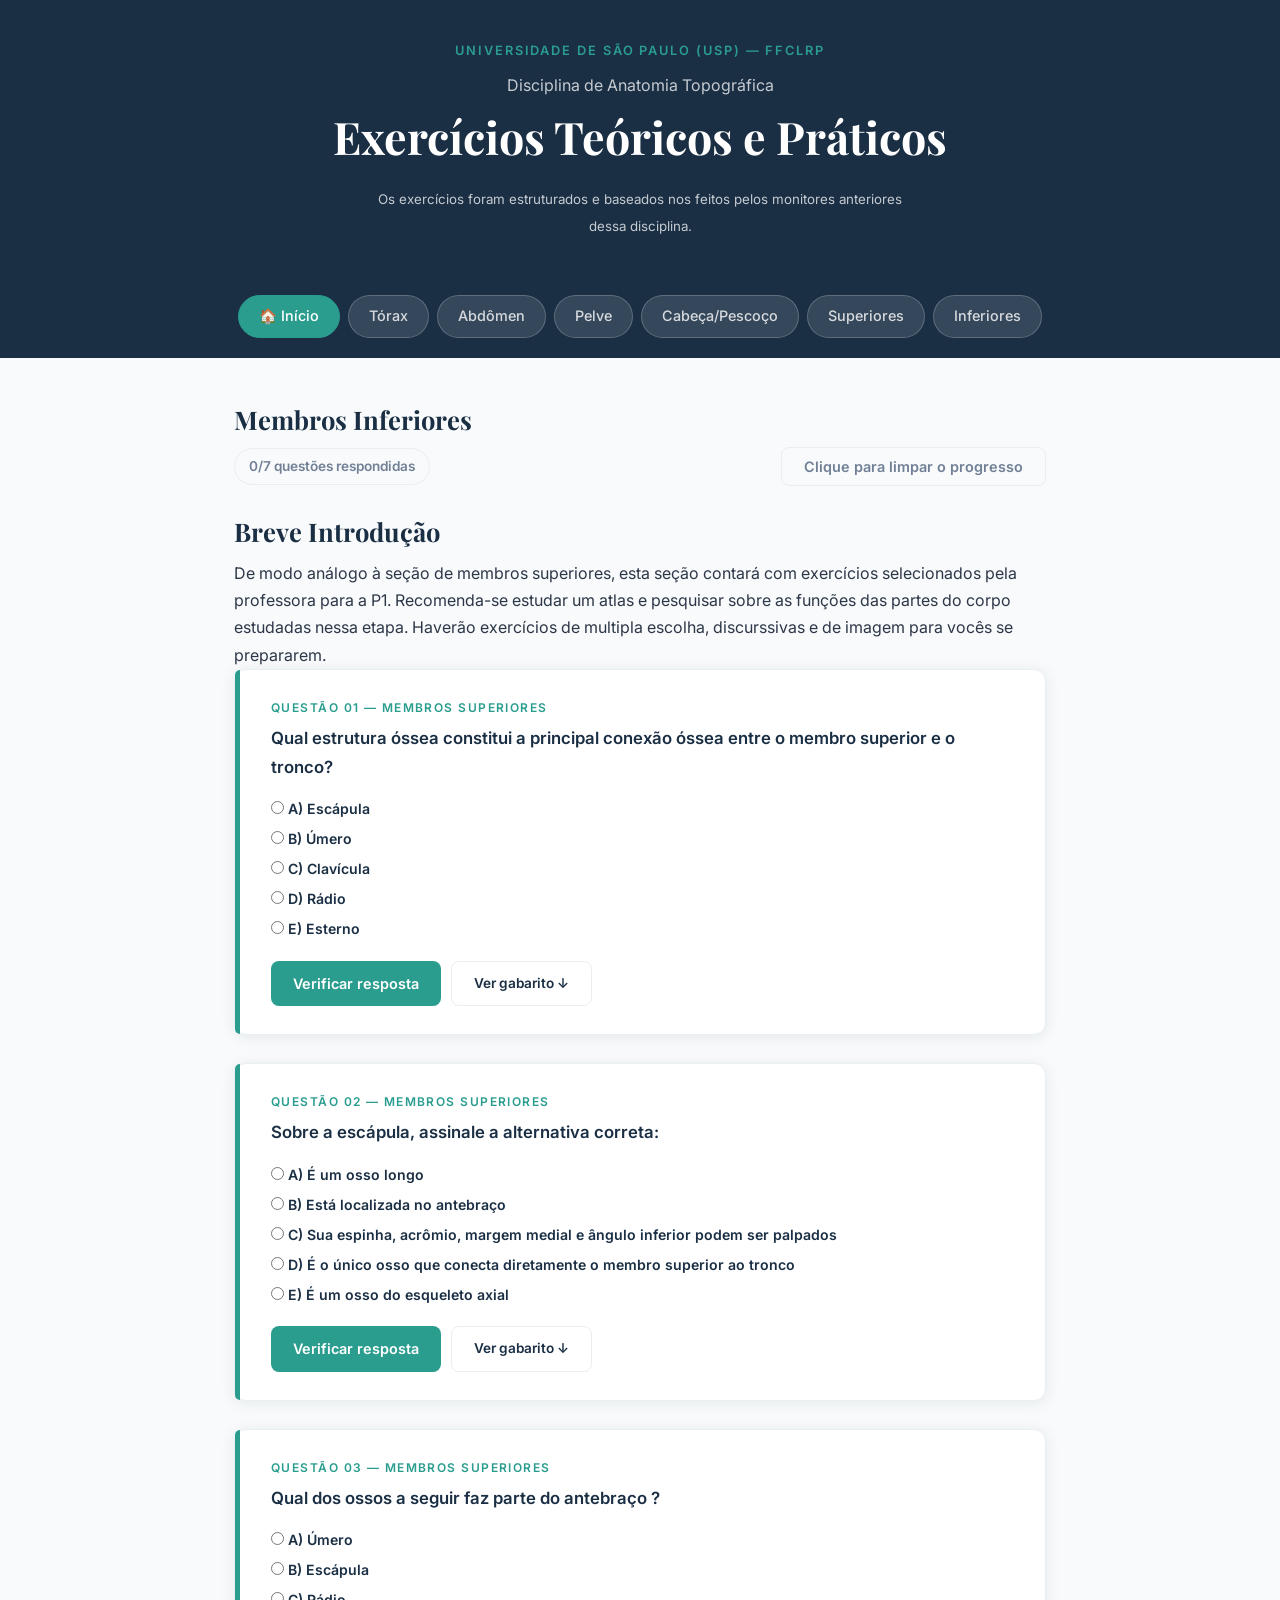
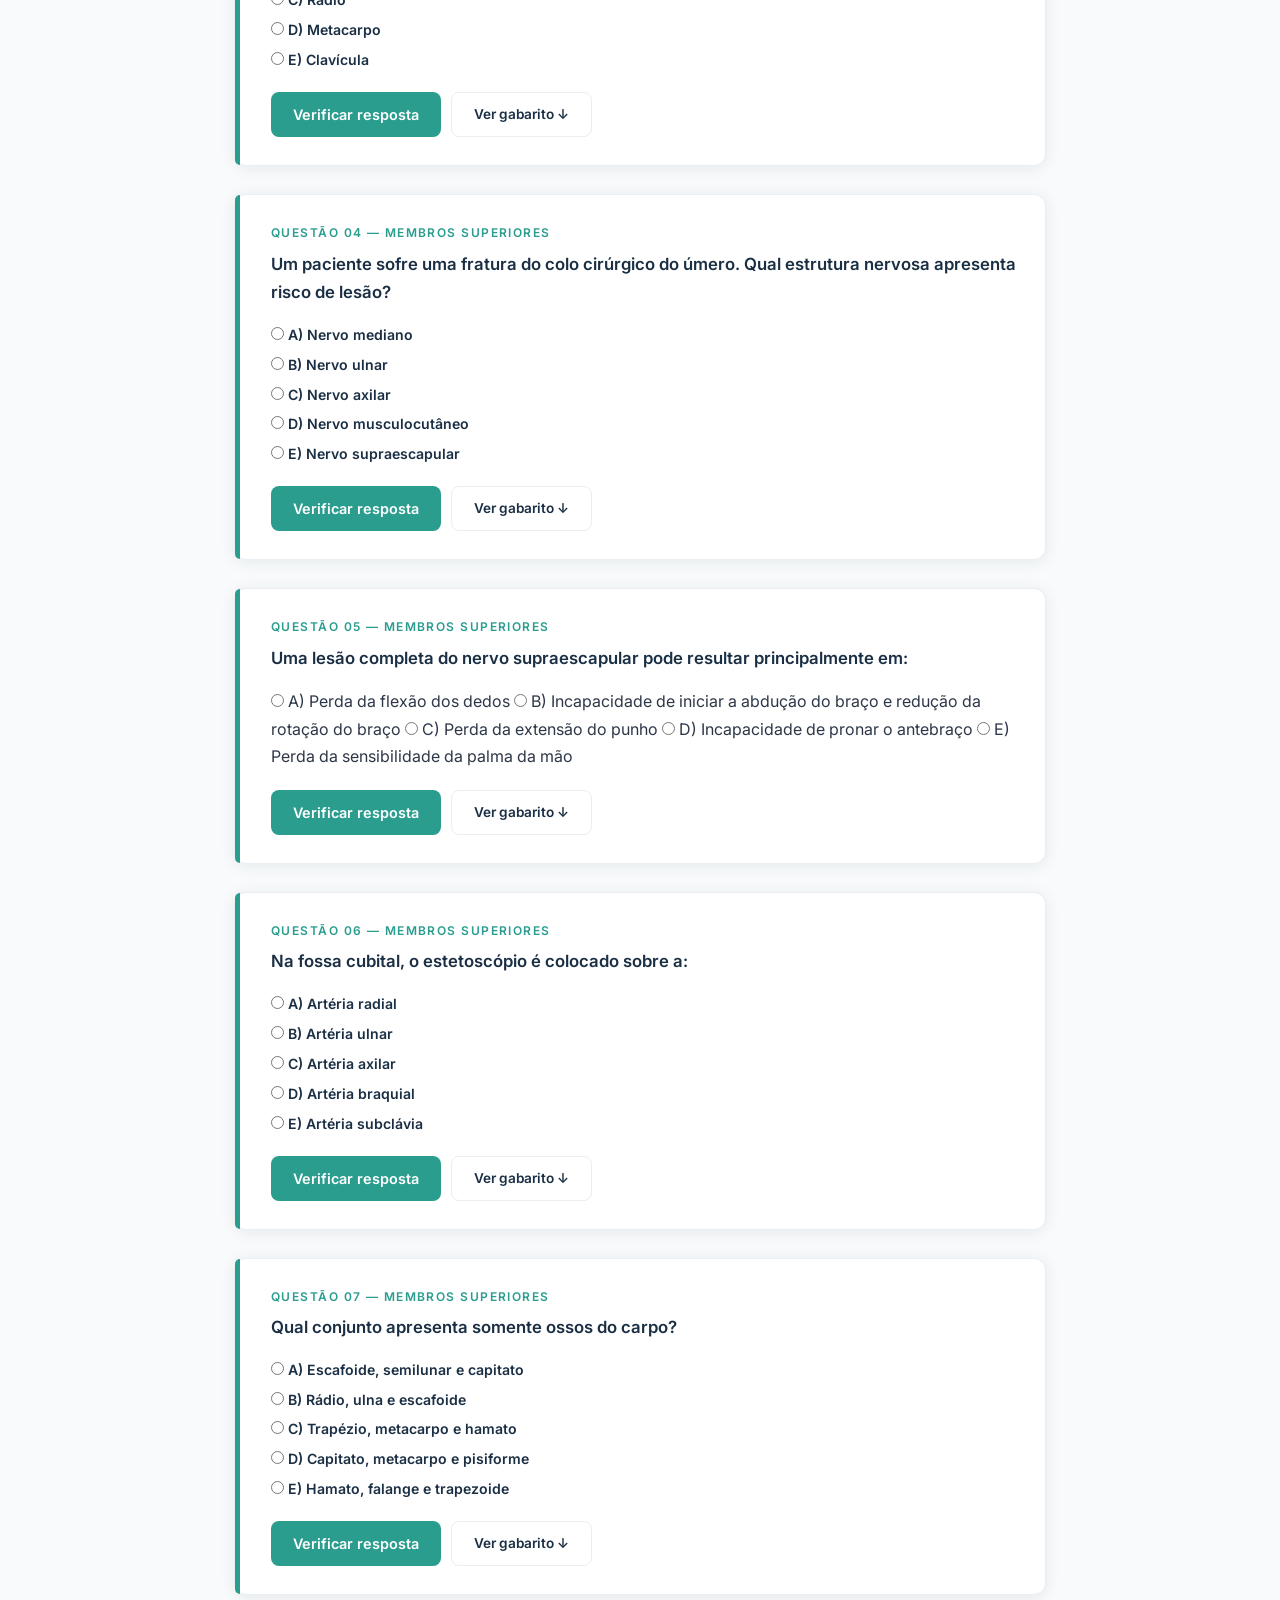
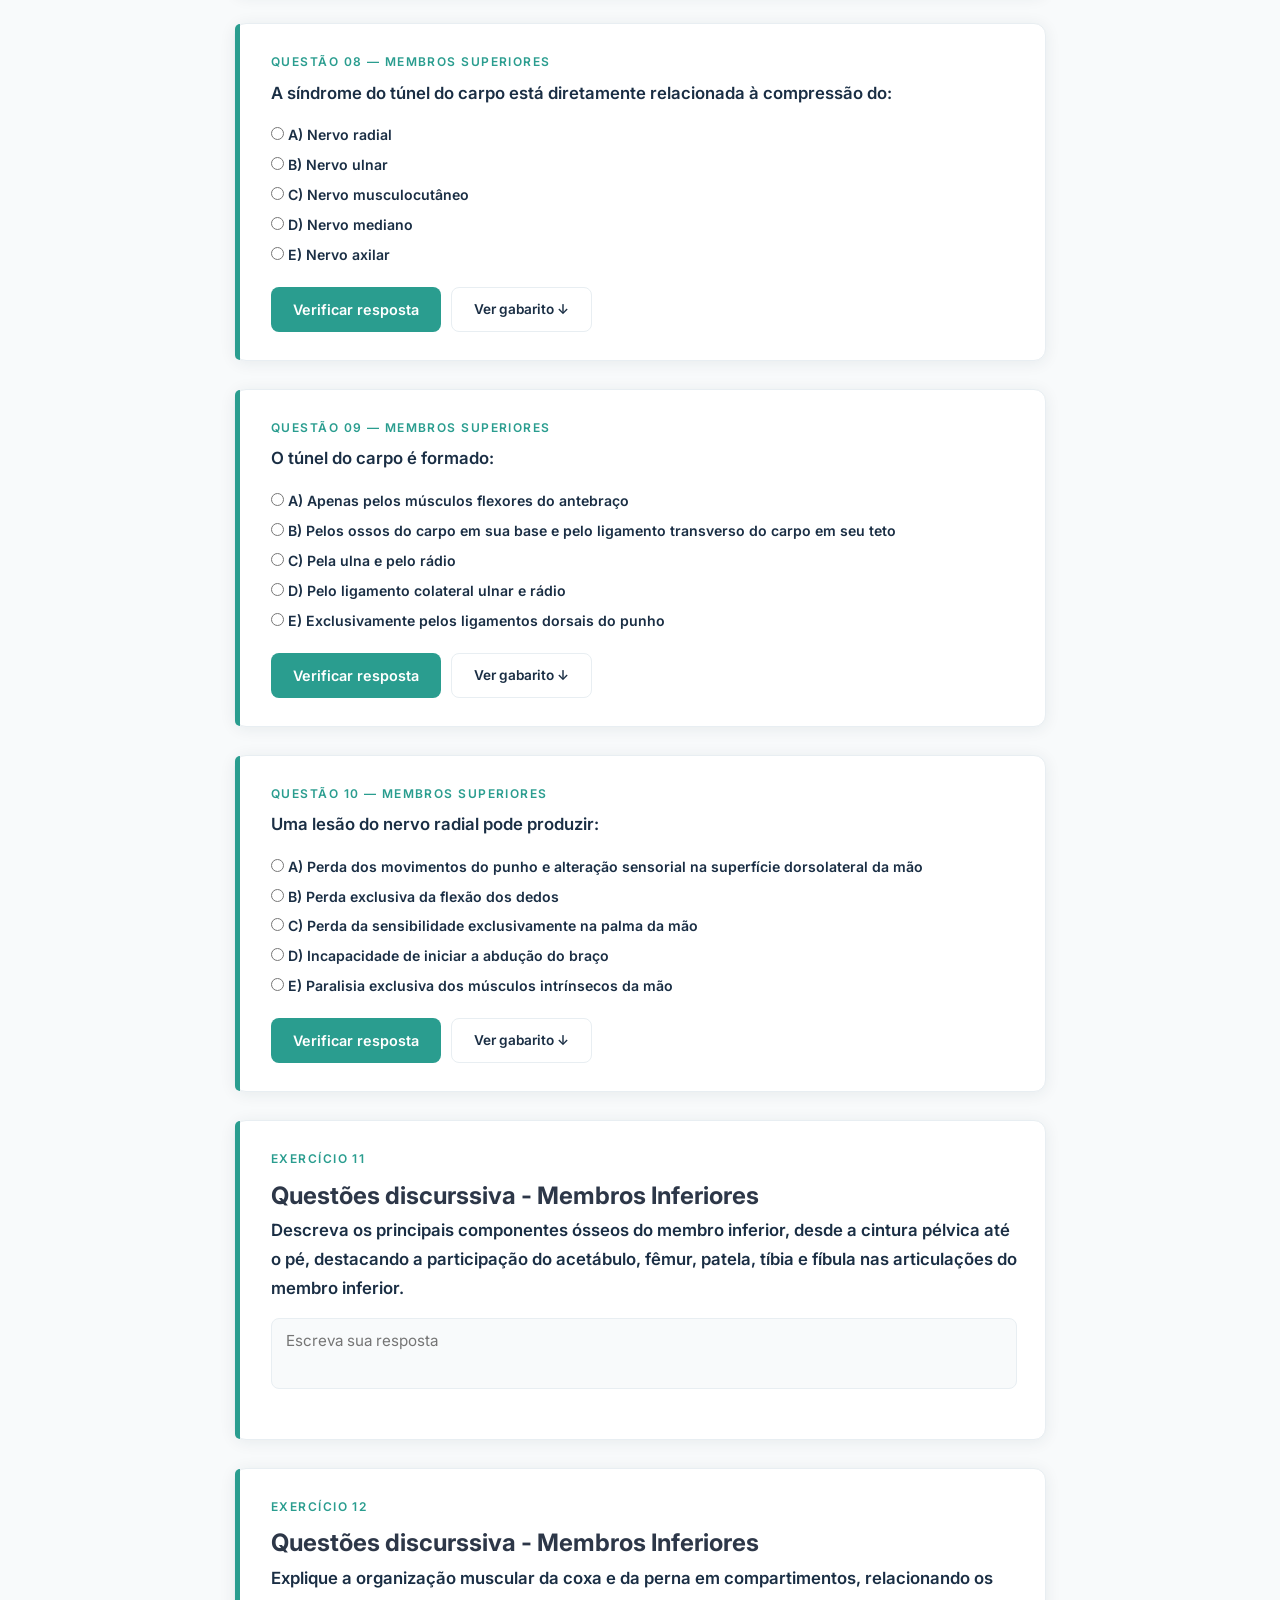
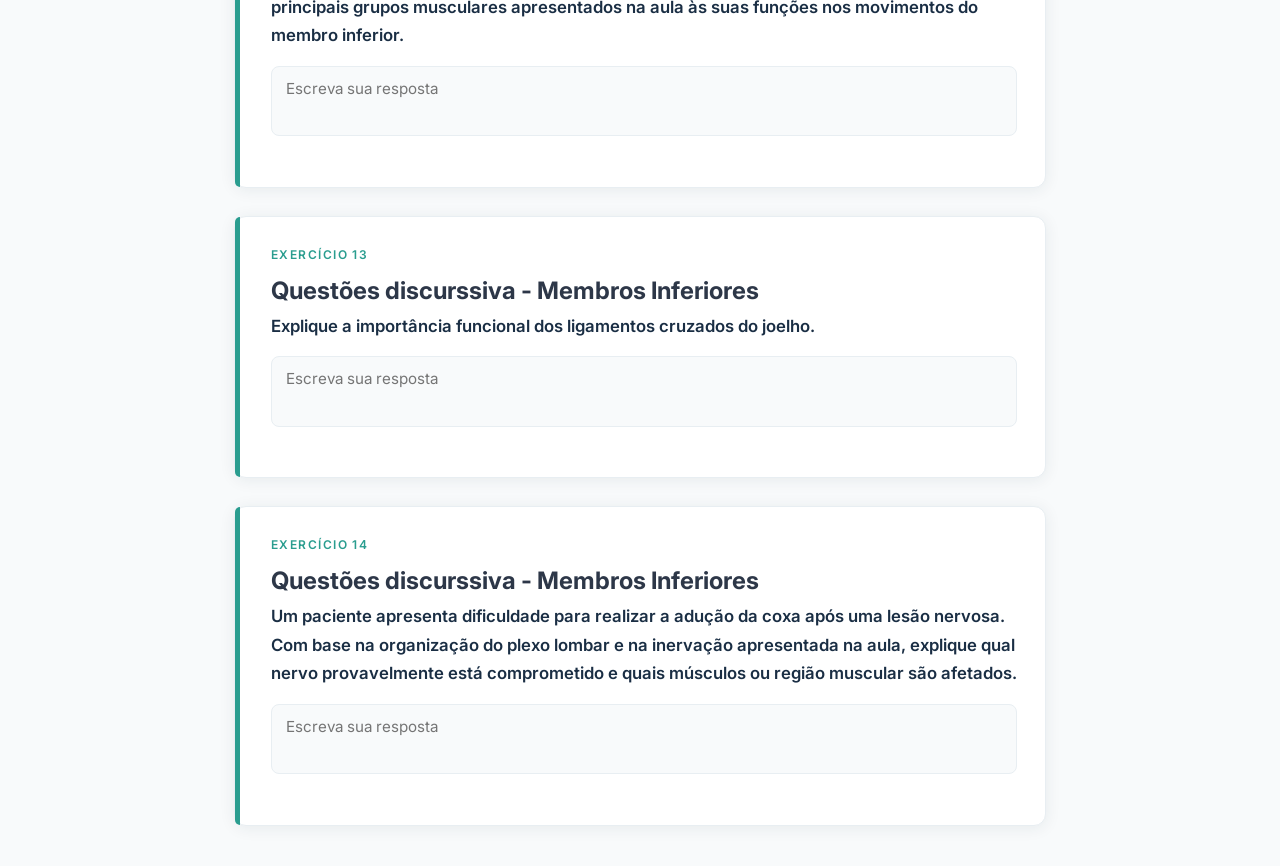
==== inferiores/inf.html @ b9bc09c0 "Atualizando as seções" ====
<!DOCTYPE html>
<html lang="pt-BR">
<head>
  <meta charset="UTF-8" />
  <meta name="viewport" content="width=device-width, initial-scale=1.0" />
  <link rel="shortcut icon" href="icone_anatomia.ico" type="image/x-icon">
  <title>Anatomia Topográfica — Exercícios</title>

  <!-- Fontes do Google Fonts (carregadas da internet) -->
  <link rel="preconnect" href="https://fonts.googleapis.com" />
  <link href="https://fonts.googleapis.com/css2?family=Inter:wght@400;500;600&family=Playfair+Display:wght@700&display=swap" rel="stylesheet" />
  <link rel="stylesheet" href="../estilo_site.css">
  
</head>


<body>
    <header>
    <div>
        <p class="disciplina">Universidade de São Paulo (USP) — FFCLRP </p>
    </div>
    <div>
        <p>Disciplina de Anatomia Topográfica</p>
    </div>
    <h1>Exercícios Teóricos e Práticos</h1>
    <p><small>Os exercícios foram estruturados e baseados nos feitos pelos monitores anteriores dessa disciplina.</small></p>
  </header>

  <!-- 
       NAVEGAÇÃO POR ABAS
       Cada botão mostra/esconde uma <section>
   -->
 <nav class="tabs-nav" role="tablist">
  <a class="ativa" href="../index.html">🏠 Início</a>
  <a href="../torax.html"> Tórax</a>
  <a href="../abdome/abdome.html"> Abdômen</a>
  <a href="../pelve/pelve.html"> Pelve</a>
  <a href="../superiores/cab_pes.html">Cabeça/Pescoço</a>
  <a href="../superiores/sup.html">Superiores</a>
  <a href="../inferiores/inf.html">Inferiores</a>
 </nav>
    
    <main>
        </section>
        <!-- 
            SEÇÃO: TÓRAX
        -->
        <section id="torax" class="secao ativa">
        <h2 class="secao-titulo">Membros Inferiores</h2>
        <div style="display: flex; align-items: center; justify-content: space-between; margin-bottom: 24px;"> <span id="indicador-progresso" class="progresso vazio"> 0/7 questões respondidas</span> <button class="btn btn-limpar" onclick="limparProgresso()">Clique para limpar o progresso</button></div>
        <h3 class="secao-titulo">Breve Introdução</h3>
        <p>De modo análogo à seção de membros superiores, esta seção contará com exercícios selecionados pela professora para a P1. Recomenda-se estudar um atlas e pesquisar sobre as funções das partes do corpo estudadas nessa etapa. Haverão exercícios de multipla escolha, discurssivas e de imagem para vocês se prepararem.  </p>

        

        <!-- EXERCÍCIO 1 -->
        <article class="exercicio" id="exercicio-sup-q1">
        <p class="exercicio-numero">Questão 01 — Membros Superiores</p>
        <h3>Qual estrutura óssea constitui a principal conexão óssea entre o membro superior e o tronco?</h3>
        
        <div class="campo-grupo">
        <form class="opcoes">
            <label><input type="radio" name="sup-q1" value="A"> A) Escápula</label>
            <label><input type="radio" name="sup-q1" value="B"> B) Úmero</label>
            <label><input type="radio" name="sup-q1" value="C"> C) Clavícula</label>
            <label><input type="radio" name="sup-q1" value="D"> D) Rádio</label>
            <label><input type="radio" name="sup-q1" value="E"> E) Esterno</label>
        </form>
        </div>
        
        <div class="botoes">
            <button class="btn btn-principal"
            onclick="verificarMC('sup-q1', 'C', 'fb-sup-q1')">
            Verificar resposta
            </button>
            <a href="#gabarito-sup" class="btn btn-gabarito">Ver gabarito ↓</a>
        </div>
        <div id="fb-sup-q1" class="feedback"></div>
        </article>


        <!-- EXERCÍCIO 2 -->
        <article class="exercicio" id="exercicio-sup-q2">
        <p class="exercicio-numero">Questão 02 — Membros Superiores</p>
        <h3>Sobre a escápula, assinale a alternativa correta:</h3>
        
        <div class="campo-grupo">
        <form class="opcoes">
            <label><input type="radio" name="sup-q2" value="A"> A) É um osso longo</label>
            <label><input type="radio" name="sup-q2" value="B"> B) Está localizada no antebraço</label>
            <label><input type="radio" name="sup-q2" value="C"> C) Sua espinha, acrômio, margem medial e ângulo inferior podem ser palpados</label>
            <label><input type="radio" name="sup-q2" value="D"> D) É o único osso que conecta diretamente o membro superior ao tronco</label>
            <label><input type="radio" name="sup-q2" value="E"> E) É um osso do esqueleto axial</label>
        </form>
        </div>  

        <div class="botoes">
            <button class="btn btn-principal"
            onclick="verificarMC('sup-q2', 'C', 'fb-sup-q2')">
            Verificar resposta
            </button>
            <a href="#gabarito-sup" class="btn btn-gabarito">Ver gabarito ↓</a>
        </div>
        <div id="fb-sup-q2" class="feedback"></div>
        </article>


        <article class="exercicio" id="exercicio-sup-q3">
        <p class="exercicio-numero">Questão 03 — Membros Superiores</p>
        <h3>Qual dos ossos a seguir faz parte do antebraço ?</h3>
        
        <div class="campo-grupo">
        <form class="opcoes">
            <label><input type="radio" name="sup-q3" value="A"> A) Úmero</label>
            <label><input type="radio" name="sup-q3" value="B"> B) Escápula</label>
            <label><input type="radio" name="sup-q3" value="C"> C) Rádio</label>
            <label><input type="radio" name="sup-q3" value="D"> D) Metacarpo</label>
            <label><input type="radio" name="sup-q3" value="E"> E) Clavícula</label>
        </form>
        </div>
        
        <div class="botoes">
            <button class="btn btn-principal"
            onclick="verificarMC('sup-q3', 'C', 'fb-sup-q3')">
            Verificar resposta
            </button>
            <a href="#gabarito-sup" class="btn btn-gabarito">Ver gabarito ↓</a>
        </div>
        <div id="fb-sup-q3" class="feedback"></div>
        </article>

        <article class="exercicio" id="exercicio-sup-q4">
        <p class="exercicio-numero">Questão 04 — Membros Superiores</p>
        <h3>Um paciente sofre uma fratura do colo cirúrgico do úmero. Qual estrutura nervosa apresenta risco de lesão?</h3>
        
        <div class="campo-grupo">
        <form class="opcoes">
            <label><input type="radio" name="sup-q4" value="A"> A) Nervo mediano</label>
            <label><input type="radio" name="sup-q4" value="B"> B) Nervo ulnar</label>
            <label><input type="radio" name="sup-q4" value="C"> C) Nervo axilar</label>
            <label><input type="radio" name="sup-q4" value="D"> D) Nervo musculocutâneo</label>
            <label><input type="radio" name="sup-q4" value="E"> E) Nervo supraescapular</label>
        </form>
        </div>
        
        <div class="botoes">
            <button class="btn btn-principal"
            onclick="verificarMC('sup-q4', 'C', 'fb-sup-q4')">
            Verificar resposta
            </button>
            <a href="#gabarito-sup" class="btn btn-gabarito">Ver gabarito ↓</a>
        </div>
        <div id="fb-sup-q4" class="feedback"></div>
        </article>


        <article class="exercicio" id="exercicio-sup-q5">
        <p class="exercicio-numero">Questão 05 — Membros Superiores</p>
        <h3>Uma lesão completa do nervo supraescapular pode resultar principalmente em:</h3>
        
        <form class="opcoes">
            <label><input type="radio" name="sup-q5" value="A"> A) Perda da flexão dos dedos</label>
            <label><input type="radio" name="sup-q5" value="B"> B) Incapacidade de iniciar a abdução do braço e redução da rotação do braço</label>
            <label><input type="radio" name="sup-q5" value="C"> C) Perda da extensão do punho</label>
            <label><input type="radio" name="sup-q5" value="D"> D) Incapacidade de pronar o antebraço</label>
            <label><input type="radio" name="sup-q5" value="E"> E) Perda da sensibilidade da palma da mão</label>
        </form>
        
        <div class="botoes">
            <button class="btn btn-principal"
            onclick="verificarMC('sup-q5', 'B', 'fb-sup-q5')">
            Verificar resposta
            </button>
            <a href="#gabarito-sup" class="btn btn-gabarito">Ver gabarito ↓</a>
        </div>
        <div id="fb-sup-q5" class="feedback"></div>
        </article>


        <article class="exercicio" id="exercicio-sup-q6">
        <p class="exercicio-numero">Questão 06 — Membros Superiores</p>
        <h3>Na fossa cubital, o estetoscópio é colocado sobre a:</h3>
        
        <div class="campo-grupo">
        <form class="opcoes">
            <label><input type="radio" name="sup-q6" value="A"> A) Artéria radial</label>
            <label><input type="radio" name="sup-q6" value="B"> B) Artéria ulnar</label>
            <label><input type="radio" name="sup-q6" value="C"> C) Artéria axilar</label>
            <label><input type="radio" name="sup-q6" value="D"> D) Artéria braquial</label>
            <label><input type="radio" name="sup-q6" value="E"> E) Artéria subclávia</label>
        </form>
        </div>
        
        
        <div class="botoes">
            <button class="btn btn-principal"
            onclick="verificarMC('sup-q6', 'D', 'fb-sup-q6')">
            Verificar resposta
            </button>
            <a href="#gabarito-sup" class="btn btn-gabarito">Ver gabarito ↓</a>
        </div>
        <div id="fb-sup-q6" class="feedback"></div>
        </article>


        <article class="exercicio" id="exercicio-sup-q7">
        <p class="exercicio-numero">Questão 07 — Membros Superiores</p>
        <h3>Qual conjunto apresenta somente ossos do carpo?</h3>
        
        <div class="campo-grupo">
        <form class="opcoes">
            <label><input type="radio" name="sup-q7" value="A"> A) Escafoide, semilunar e capitato</label>
            <label><input type="radio" name="sup-q7" value="B"> B) Rádio, ulna e escafoide</label>
            <label><input type="radio" name="sup-q7" value="C"> C) Trapézio, metacarpo e hamato</label>
            <label><input type="radio" name="sup-q7" value="D"> D) Capitato, metacarpo e pisiforme</label>
            <label><input type="radio" name="sup-q7" value="E"> E) Hamato, falange e trapezoide</label>
        </form>
        </div>
        
        <div class="botoes">
            <button class="btn btn-principal"
            onclick="verificarMC('sup-q7', 'A', 'fb-sup-q7')">
            Verificar resposta
            </button>
            <a href="#gabarito-sup" class="btn btn-gabarito">Ver gabarito ↓</a>
        </div>
        <div id="fb-sup-q7" class="feedback"></div>
        </article>


        <article class="exercicio" id="exercicio-sup-q8">
        <p class="exercicio-numero">Questão 08 — Membros Superiores</p>
        <h3>A síndrome do túnel do carpo está diretamente relacionada à compressão do:</h3>
        
        <div class="campo-grupo">
        <form class="opcoes">
            <label><input type="radio" name="sup-q8" value="A"> A) Nervo radial</label>
            <label><input type="radio" name="sup-q8" value="B"> B) Nervo ulnar</label>
            <label><input type="radio" name="sup-q8" value="C"> C) Nervo musculocutâneo</label>
            <label><input type="radio" name="sup-q8" value="D"> D) Nervo mediano</label>
            <label><input type="radio" name="sup-q8" value="E"> E) Nervo axilar</label>
        </form>
        </div>
        
        <div class="botoes">
            <button class="btn btn-principal"
            onclick="verificarMC('sup-q8', 'D', 'fb-sup-q8')">
            Verificar resposta
            </button>
            <a href="#gabarito-sup" class="btn btn-gabarito">Ver gabarito ↓</a>
        </div>
        <div id="fb-sup-q8" class="feedback"></div>
        </article>
  
        
        <article class="exercicio" id="exercicio-sup-q9">
        <p class="exercicio-numero">Questão 09 — Membros Superiores</p>
        <h3>O túnel do carpo é formado:</h3>
        
        <div class="campo-grupo">
        <form class="opcoes">
            <label><input type="radio" name="sup-q9" value="A"> A) Apenas pelos músculos flexores do antebraço</label>
            <label><input type="radio" name="sup-q9" value="B"> B) Pelos ossos do carpo em sua base e pelo ligamento transverso do carpo em seu teto</label>
            <label><input type="radio" name="sup-q9" value="C"> C) Pela ulna e pelo rádio</label>
            <label><input type="radio" name="sup-q9" value="D"> D) Pelo ligamento colateral ulnar e rádio</label>
            <label><input type="radio" name="sup-q9" value="E"> E) Exclusivamente pelos ligamentos dorsais do punho</label>
        </form>
        </div>
        
        <div class="botoes">
            <button class="btn btn-principal"
            onclick="verificarMC('sup-q9', 'B', 'fb-sup-q9')">
            Verificar resposta
            </button>
            <a href="#gabarito-sup" class="btn btn-gabarito">Ver gabarito ↓</a>
        </div>
        <div id="fb-sup-q9" class="feedback"></div>
        </article>
 

        <article class="exercicio" id="exercicio-sup-q10">
        <p class="exercicio-numero">Questão 10 — Membros Superiores</p>
        <h3>Uma lesão do nervo radial pode produzir:</h3>
        
        <div class="campo-grupo">
        <form class="opcoes">
            <label><input type="radio" name="sup-q10" value="A"> A) Perda dos movimentos do punho e alteração sensorial na superfície dorsolateral da mão</label>
            <label><input type="radio" name="sup-q10" value="B"> B) Perda exclusiva da flexão dos dedos</label>
            <label><input type="radio" name="sup-q10" value="C"> C) Perda da sensibilidade exclusivamente na palma da mão</label>
            <label><input type="radio" name="sup-q10" value="D"> D) Incapacidade de iniciar a abdução do braço</label>
            <label><input type="radio" name="sup-q10" value="E"> E) Paralisia exclusiva dos músculos intrínsecos da mão</label>
        </form>
        </div>
        
        <div class="botoes">
            <button class="btn btn-principal"
            onclick="verificarMC('sup-q10', 'A', 'fb-sup-q10')">
            Verificar resposta
            </button>
            <a href="#gabarito-sup" class="btn btn-gabarito">Ver gabarito ↓</a>
        </div>
        <div id="fb-sup-q10" class="feedback"></div>
        </article>


        <article class="exercicio">
            <p class="exercicio-numero">Exercício 11</p>
            <h2>Questões discurssiva - Membros Inferiores</h2>
            <h3>Descreva os principais componentes ósseos do membro inferior, desde a cintura pélvica até o pé, destacando a participação do acetábulo, fêmur, patela, tíbia e fíbula nas articulações do membro inferior.</h3>

            <div class="campo-grupo">
            <textarea id="ex18-r1" placeholder="Escreva sua resposta" rows="2"></textarea>
            </div>

        </article>
    
        <article class="exercicio">
            <p class="exercicio-numero">Exercício 12</p>
            <h2>Questões discurssiva - Membros Inferiores</h2>
            <h3>Explique a organização muscular da coxa e da perna em compartimentos,  relacionando os principais grupos musculares apresentados na aula às suas funções nos movimentos do membro inferior.</h3>

            <div class="campo-grupo">
            <textarea id="ex19-r1" placeholder="Escreva sua resposta" rows="2"></textarea>
            </div>

        </article>

        <article class="exercicio">
            <p class="exercicio-numero">Exercício 13</p>
            <h2>Questões discurssiva - Membros Inferiores</h2>
            <h3>Explique a importância funcional dos ligamentos cruzados do joelho.</h3>

            <div class="campo-grupo">
            <textarea id="ex19-r1" placeholder="Escreva sua resposta" rows="2"></textarea>
            </div>

        </article>

        <article class="exercicio">
            <p class="exercicio-numero">Exercício 14</p>
            <h2>Questões discurssiva - Membros Inferiores</h2>
            <h3>Um paciente apresenta dificuldade para realizar a adução da coxa após uma lesão nervosa. Com base na organização do plexo lombar e na inervação apresentada na aula, explique qual nervo provavelmente está comprometido e quais músculos ou região muscular são afetados.</h3>

            <div class="campo-grupo">
            <textarea id="ex19-r1" placeholder="Escreva sua resposta" rows="2"></textarea>
            </div>

        </article>

        </section>

        <!-- ==========================================
            GABARITO — RADIOGRAFIA DE TÓRAX PA
            24 estruturas numeradas
        =========================================== -->



    </main>

    <script src="../scripts.js"></script>
</body>
---- estilo_site.css ----
/* =============================================
    VARIÁVEIS DE COR E TIPOGRAFIA
    Centralizadas aqui: para mudar a paleta do
    site inteiro, só mude estes valores.
============================================= */
:root {
    --cor-fundo:       #F8FAFB;
    --cor-fundo-card:  #FFFFFF;
    --cor-primaria:    #1A2E44;   /* azul escuro — títulos, header */
    --cor-acento:      #2A9D8F;   /* teal — botões, destaques */
    --cor-acento-claro:#E6F4F2;   /* teal bem claro — fundo de dica */
    --cor-borda:       #E8EEF2;
    --cor-texto:       #2D3748;
    --cor-texto-suave: #718096;
    --cor-erro:        #E53E3E;
    --cor-sucesso:     #38A169;
    --fonte-titulo:    'Playfair Display', Georgia, serif;
    --fonte-corpo:     'Inter', system-ui, sans-serif;
    --raio:            12px;
    --sombra:          0 2px 16px rgba(26, 46, 68, 0.08);
}

/* =============================================
    RESET BÁSICO
    Remove margens e paddings padrão do navegador
============================================= */
*, *::before, *::after {
    box-sizing: border-box;
    margin: 0;
    padding: 0;
}

body {
    font-family: var(--fonte-corpo);
    background-color: var(--cor-fundo);
    color: var(--cor-texto);
    line-height: 1.7;
}

/* =============================================
    CABEÇALHO (HEADER)
============================================= */
header {
    background-color: var(--cor-primaria);
    color: white;
    padding: 40px 24px 36px;
    text-align: center;
}

header .disciplina {
    font-size: 0.8rem;
    font-weight: 600;
    letter-spacing: 0.15em;
    text-transform: uppercase;
    color: var(--cor-acento);        /* teal no fundo escuro */
    margin-bottom: 10px;
}

header h1 {
    font-family: var(--fonte-titulo);
    font-size: clamp(1.8rem, 4vw, 2.8rem); /* tamanho responsivo */
    font-weight: 700;
    margin-bottom: 10px;
}

header p {
    font-size: 1rem;
    color: rgba(255,255,255,0.75);
    max-width: 540px;
    margin: 0 auto;
}

/* =============================================
    NAVEGAÇÃO POR ABAS (TABS)
    Cada aba leva para uma seção da página
============================================= */
.tabs-nav {
    display: flex;
    justify-content: center;
    gap: 8px;
    padding: 20px 24px;
    background-color: var(--cor-primaria);
    flex-wrap: wrap;
}

/* Agora estiliza tanto <button> quanto <a> — visual idêntico */
.tabs-nav button,
.tabs-nav a {
  background: rgba(255,255,255,0.12);
  color: rgba(255,255,255,0.8);
  border: 1px solid rgba(255,255,255,0.2);
  padding: 8px 20px;
  border-radius: 100px;
  font-family: var(--fonte-corpo);
  font-size: 0.9rem;
  font-weight: 500;
  cursor: pointer;
  transition: all 0.2s;

  /* Estas duas linhas são importantes para o <a>:      */
  text-decoration: none;   /* remove o sublinhado padrão */
  display: inline-block;   /* faz o <a> se comportar como bloco */
}

.tabs-nav button:hover,
.tabs-nav a:hover {
  background: rgba(255,255,255,0.2);
  color: white;
}

.tabs-nav button.ativa,
.tabs-nav a.ativa {
  background: var(--cor-acento);
  border-color: var(--cor-acento);
  color: white;
}

/* =============================================
    CONTEÚDO PRINCIPAL
============================================= */
main {
    max-width: 860px;
    margin: 40px auto;
    padding: 0 24px;
}

/* Cada seção/aba de conteúdo */
.secao {
    display: none;           /* escondida por padrão */
    animation: fadeIn 0.3s ease;
}

.secao.ativa {
    display: block;          /* exibida quando ativa */
}

@keyframes fadeIn {
    from { opacity: 0; transform: translateY(8px); }
    to   { opacity: 1; transform: translateY(0); }
}

/* Título de cada seção */
.secao-titulo {
    font-family: var(--fonte-titulo);
    font-size: 1.6rem;
    color: var(--cor-primaria);
    margin-bottom: 6px;
}

.secao-descricao {
    color: var(--cor-texto-suave);
    font-size: 0.95rem;
    margin-bottom: 28px;
}

/* =============================================
    CARD DE EXERCÍCIO
    O marcador lateral colorido é a assinatura
    visual do design — como um atlas anatômico
============================================= */
.exercicio {
    background: var(--cor-fundo-card);
    border-radius: var(--raio);
    box-shadow: var(--sombra);
    padding: 28px 28px 28px 36px;  /* padding-left maior por causa da barra */
    margin-bottom: 28px;
    position: relative;            /* necessário para a barra lateral */
    border: 1px solid var(--cor-borda);
}

/* Barra lateral colorida — a assinatura visual */
.exercicio::before {
    content: '';
    position: absolute;
    left: 0;
    top: 0;
    bottom: 0;
    width: 5px;
    background: var(--cor-acento);
    border-radius: var(--raio) 0 0 var(--raio);
}

.exercicio-numero {
    font-size: 0.75rem;
    font-weight: 600;
    letter-spacing: 0.12em;
    text-transform: uppercase;
    color: var(--cor-acento);
    margin-bottom: 6px;
}

.exercicio h3 {
    font-size: 1.05rem;
    font-weight: 600;
    color: var(--cor-primaria);
    margin-bottom: 16px;
}

/* =============================================
    IMAGEM DO EXERCÍCIO
============================================= */
.exercicio-figura {
  margin: 0 0 20px 0;
  display: flex;
  flex-direction: column;
  align-items: center;    /* centraliza a imagem */
}

.exercicio-figura img {
  width: auto;            /* não estica horizontalmente */
  max-width: 100%;        /* nunca passa da largura do card */
  max-height: 500px;      /* limite vertical — ajuste conforme preferir */
  object-fit: contain;
  border-radius: 8px;
  border: 1px solid var(--cor-borda);
  display: block;
  background: #0a0a0a;    /* fundo escuro para radiografias */
}

.exercicio-figura figcaption {
  font-size: 0.75rem;
  color: var(--cor-texto-suave);
  margin-top: 6px;
  font-style: italic;
  border-left: 2px solid var(--cor-borda);
  padding-left: 8px;
  align-self: flex-start;  /* referência alinhada à esquerda */
  line-height: 1.5;
}

/* =============================================
    CAMPOS DE RESPOSTA
============================================= */
.campo-grupo {
    margin-bottom: 14px;
}

.campo-grupo label {
    display: block;
    font-size: 0.88rem;
    font-weight: 600;
    color: var(--cor-primaria);
    margin-bottom: 6px;
}

.campo-grupo input[type="text"],
.campo-grupo textarea {
    width: 100%;
    padding: 10px 14px;
    border: 1.5px solid var(--cor-borda);
    border-radius: 8px;
    font-family: var(--fonte-corpo);
    font-size: 0.95rem;
    color: var(--cor-texto);
    background: var(--cor-fundo);
    transition: border-color 0.2s, box-shadow 0.2s;
    resize: vertical;
}

/* Efeito ao clicar no campo */
.campo-grupo input[type="text"]:focus,
.campo-grupo textarea:focus {
    outline: none;
    border-color: var(--cor-acento);
    box-shadow: 0 0 0 3px rgba(42, 157, 143, 0.15);
}

.campo-grupo textarea {
  width: 100%;
  padding: 10px 14px;
  border: 1.5px solid var(--cor-borda);
  border-radius: 8px;
  font-family: var(--fonte-corpo);
  font-size: 0.95rem;
  color: var(--cor-texto);
  background: var(--cor-fundo);
  transition: border-color 0.2s, box-shadow 0.2s;

  resize: none;          /* ← remove a alça de redimensionar manual */
  overflow: hidden;      /* ← esconde a barra de rolagem enquanto expande */
  min-height: 42px;      /* ← altura mínima — equivale a uma linha */
  line-height: 1.6;      /* ← espaçamento entre linhas consistente */
}

/* =============================================
    BOTÕES
============================================= */
.botoes {
    display: flex;
    gap: 10px;
    margin-top: 20px;
    flex-wrap: wrap;
}

.btn {
    padding: 10px 22px;
    border-radius: 8px;
    font-family: var(--fonte-corpo);
    font-size: 0.9rem;
    font-weight: 600;
    cursor: pointer;
    border: none;
    transition: all 0.2s;
}

/* Botão principal — verificar resposta */
.btn-principal {
    background: var(--cor-acento);
    color: white;
}

.btn-principal:hover {
    background: #21867A;
    transform: translateY(-1px);   /* leve "salto" ao hover */
}

/* Botão secundário — ver dica */
.btn-secundario {
    background: transparent;
    color: var(--cor-acento);
    border: 1.5px solid var(--cor-acento);
}

.btn-secundario:hover {
    background: var(--cor-acento-claro);
}

/* Botão limpar */
.btn-limpar {
    background: transparent;
    color: var(--cor-texto-suave);
    border: 1.5px solid var(--cor-borda);
}

.btn-limpar:hover {
    background: var(--cor-borda);
}

/* =============================================
    FEEDBACK (CORRETO / ERRADO)
============================================= */
.feedback {
    display: none;              /* invisível até o aluno verificar */
    margin-top: 16px;
    padding: 14px 16px;
    border-radius: 8px;
    font-size: 0.92rem;
    animation: fadeIn 0.3s ease;
}

.feedback.correto {
    background: #F0FFF4;
    border: 1px solid #9AE6B4;
    color: #276749;
}

.feedback.errado {
    background: #FFF5F5;
    border: 1px solid #FEB2B2;
    color: #9B2C2C;
}

.feedback.visivel {
    display: block;
}

/* =============================================
    CAIXA DE DICA
============================================= */
.dica {
    display: none;
    margin-top: 14px;
    padding: 14px 16px;
    background: var(--cor-acento-claro);
    border-left: 4px solid var(--cor-acento);
    border-radius: 0 8px 8px 0;
    font-size: 0.9rem;
    color: #1A5C56;
    animation: fadeIn 0.3s ease;
}

.dica.visivel {
    display: block;
}

.dica strong {
    display: block;
    margin-bottom: 4px;
    font-weight: 600;
}

/* =============================================
    LEGENDA DE MARCADORES NA IMAGEM
============================================= */
.legenda-marcadores {
    display: flex;
    flex-wrap: wrap;
    gap: 8px;
    margin-bottom: 16px;
}

.marcador-badge {
    display: inline-flex;
    align-items: center;
    gap: 6px;
    background: var(--cor-primaria);
    color: white;
    font-size: 0.8rem;
    font-weight: 600;
    padding: 4px 12px;
    border-radius: 100px;
}

.marcador-badge .numero {
    background: var(--cor-acento);
    width: 20px;
    height: 20px;
    border-radius: 50%;
    display: flex;
    align-items: center;
    justify-content: center;
    font-size: 0.7rem;
}

/* =============================================
    RODAPÉ
============================================= */
footer {
    text-align: center;
    padding: 32px 24px;
    color: var(--cor-texto-suave);
    font-size: 0.85rem;
    border-top: 1px solid var(--cor-borda);
    margin-top: 40px;
}

/* =============================================
    RESPONSIVIDADE MOBILE
============================================= */
@media (max-width: 600px) {
    .exercicio {
    padding: 20px 16px 20px 24px;
    }

    .botoes {
    flex-direction: column;
    }

    .btn {
    width: 100%;
    text-align: center;
    }
}

/* =============================================
   ACCORDION DE GABARITO
   Usa a tag nativa <details> do HTML —
   sem JavaScript, funciona sozinha.
============================================= */

details {
  border: 1.5px solid var(--cor-borda);
  border-radius: var(--raio);
  overflow: hidden;             /* esconde o conteúdo quando fechado */
  background: var(--cor-fundo-card);
  margin-bottom: 12px;
}

/* O <summary> é o cabeçalho clicável */
summary {
  display: flex;
  align-items: center;
  gap: 10px;
  padding: 16px 20px;
  cursor: pointer;              /* muda o cursor para "mãozinha" */
  font-family: var(--fonte-corpo);
  font-size: 0.95rem;
  font-weight: 600;
  color: var(--cor-primaria);
  list-style: none;             /* remove o triângulo padrão do navegador */
  user-select: none;            /* impede selecionar o texto ao clicar */
  transition: background 0.2s;
}

/* Remove o triângulo padrão no Firefox e Safari */
summary::-webkit-details-marker { display: none; }

summary:hover {
  background: var(--cor-acento-claro);
}

/* Quando o <details> está aberto, estiliza o cabeçalho */
details[open] summary {
  border-bottom: 1.5px solid var(--cor-borda);
  background: var(--cor-acento-claro);
}

/* A seta gira 90° quando o accordion abre */
.seta-accordion {
  display: inline-block;
  font-style: normal;
  font-size: 0.9rem;
  color: var(--cor-acento);
  transition: transform 0.2s;
  flex-shrink: 0;
}

details[open] .seta-accordion {
  transform: rotate(90deg);     /* gira a seta quando aberto */
}

/* Corpo do gabarito — aparece quando abre */
.gabarito-corpo {
  padding: 20px 24px;
  display: flex;
  flex-direction: column;
  gap: 16px;
}

/* Cada item de resposta */
.gabarito-item {
  display: flex;
  gap: 14px;
  align-items: flex-start;
}

/* Número circular verde */
.gabarito-num {
  width: 28px;
  height: 28px;
  border-radius: 50%;
  background: #F0FFF4;          /* verde bem claro */
  border: 1.5px solid #9AE6B4;
  color: #276749;
  font-size: 0.8rem;
  font-weight: 700;
  display: flex;
  align-items: center;
  justify-content: center;
  flex-shrink: 0;
  margin-top: 2px;
}

/* Texto da resposta */
.gabarito-texto p {
  margin: 0 0 4px;
  font-size: 0.95rem;
  color: var(--cor-texto);
}

.gabarito-texto .descricao {
  font-size: 0.88rem;
  color: var(--cor-texto-suave);
  line-height: 1.6;
}

/* Linha divisória entre respostas */
.gabarito-divider {
  border: none;
  border-top: 1px solid var(--cor-borda);
  margin: 0;
}

/* 
   TABELA DE GABARITO
   Para quando tem muitas respostas
 */
.gabarito-tabela {
  width: 100%;
  border-collapse: collapse;   /* remove espaço entre células */
  font-size: 0.88rem;
}

.gabarito-tabela thead tr {
  background: var(--cor-acento-claro);
}

.gabarito-tabela th {
  padding: 8px 12px;
  text-align: left;
  font-weight: 600;
  color: var(--cor-primaria);
  font-size: 0.8rem;
  text-transform: uppercase;
  letter-spacing: 0.06em;
}

.gabarito-tabela td {
  padding: 8px 12px;
  vertical-align: top;
  color: var(--cor-texto);
  border-bottom: 1px solid var(--cor-borda);
  line-height: 1.5;
}

/* Coluna do número — estreita e centralizada */
.gabarito-tabela .col-num {
  width: 40px;
  text-align: center;
  font-weight: 700;
  color: var(--cor-acento);
}

/* Zebrado — linhas alternadas levemente coloridas */
.gabarito-tabela tbody tr:nth-child(even) {
  background: var(--cor-fundo);
}

.gabarito-tabela tbody tr:last-child td {
  border-bottom: none;
}

/* Nome da estrutura em destaque */
.gabarito-tabela .nome-estrutura {
  font-weight: 600;
  color: var(--cor-primaria);
}

/* Descrição complementar abaixo do nome */
.gabarito-tabela .descricao-estrutura {
  font-size: 0.82rem;
  color: var(--cor-texto-suave);
  margin-top: 2px;
}

/*Indicador de Progresso*/

.progresso {
  font-size: 0.85rem;
  font-weight: 600;
  padding: 6px 14px;
  border-radius: 100px;
  border: 1.5px solid var(--cor-borda);
}

.progresso.vazio {
  color: var(--cor-texto-suave);
  background: var(--cor-fundo);
}

.progresso.parcial {
  color: #92400E;               /* laranja escuro */
  background: #FFFBEB;
  border-color: #FCD34D;
}

.progresso.completo {
  color: var(--cor-sucesso);
  background: #F0FFF4;
  border-color: #9AE6B4;
}

/*Ir para o gabarito e voltar*/
.btn-gabarito {
  background: transparent;
  color: var(--cor-primaria);
  border: 1.5px solid var(--cor-borda);
  font-size: 0.85rem;
  text-decoration: none;
  display: inline-flex;
  align-items: center;
  gap: 6px;
}

.btn-gabarito:hover {
  background: var(--cor-borda);
}

/* Botão de voltar — discreto, dentro do gabarito */
.btn-voltar-exercicio {
  display: inline-flex;
  align-items: center;
  gap: 6px;
  font-size: 0.82rem;
  font-weight: 600;
  color: var(--cor-acento);
  text-decoration: none;
  margin-bottom: 16px;
  padding: 6px 12px;
  border-radius: 6px;
  border: 1px solid var(--cor-acento-claro);
  background: var(--cor-acento-claro);
  transition: all 0.2s;
}

.btn-voltar-exercicio:hover {
  background: var(--cor-acento);
  color: white;
}

/* Alternativa correta — verde */
.opcoes label.correta {
  background: #baecc8;
  border-color: #38A169;
  color: #276749;
  font-weight: 600;
}

/* Alternativa errada — vermelha */
.opcoes label.errada {
  background: #eeb9b9;
  border-color: var(--cor-erro);
  color: #9B2C2C;
}
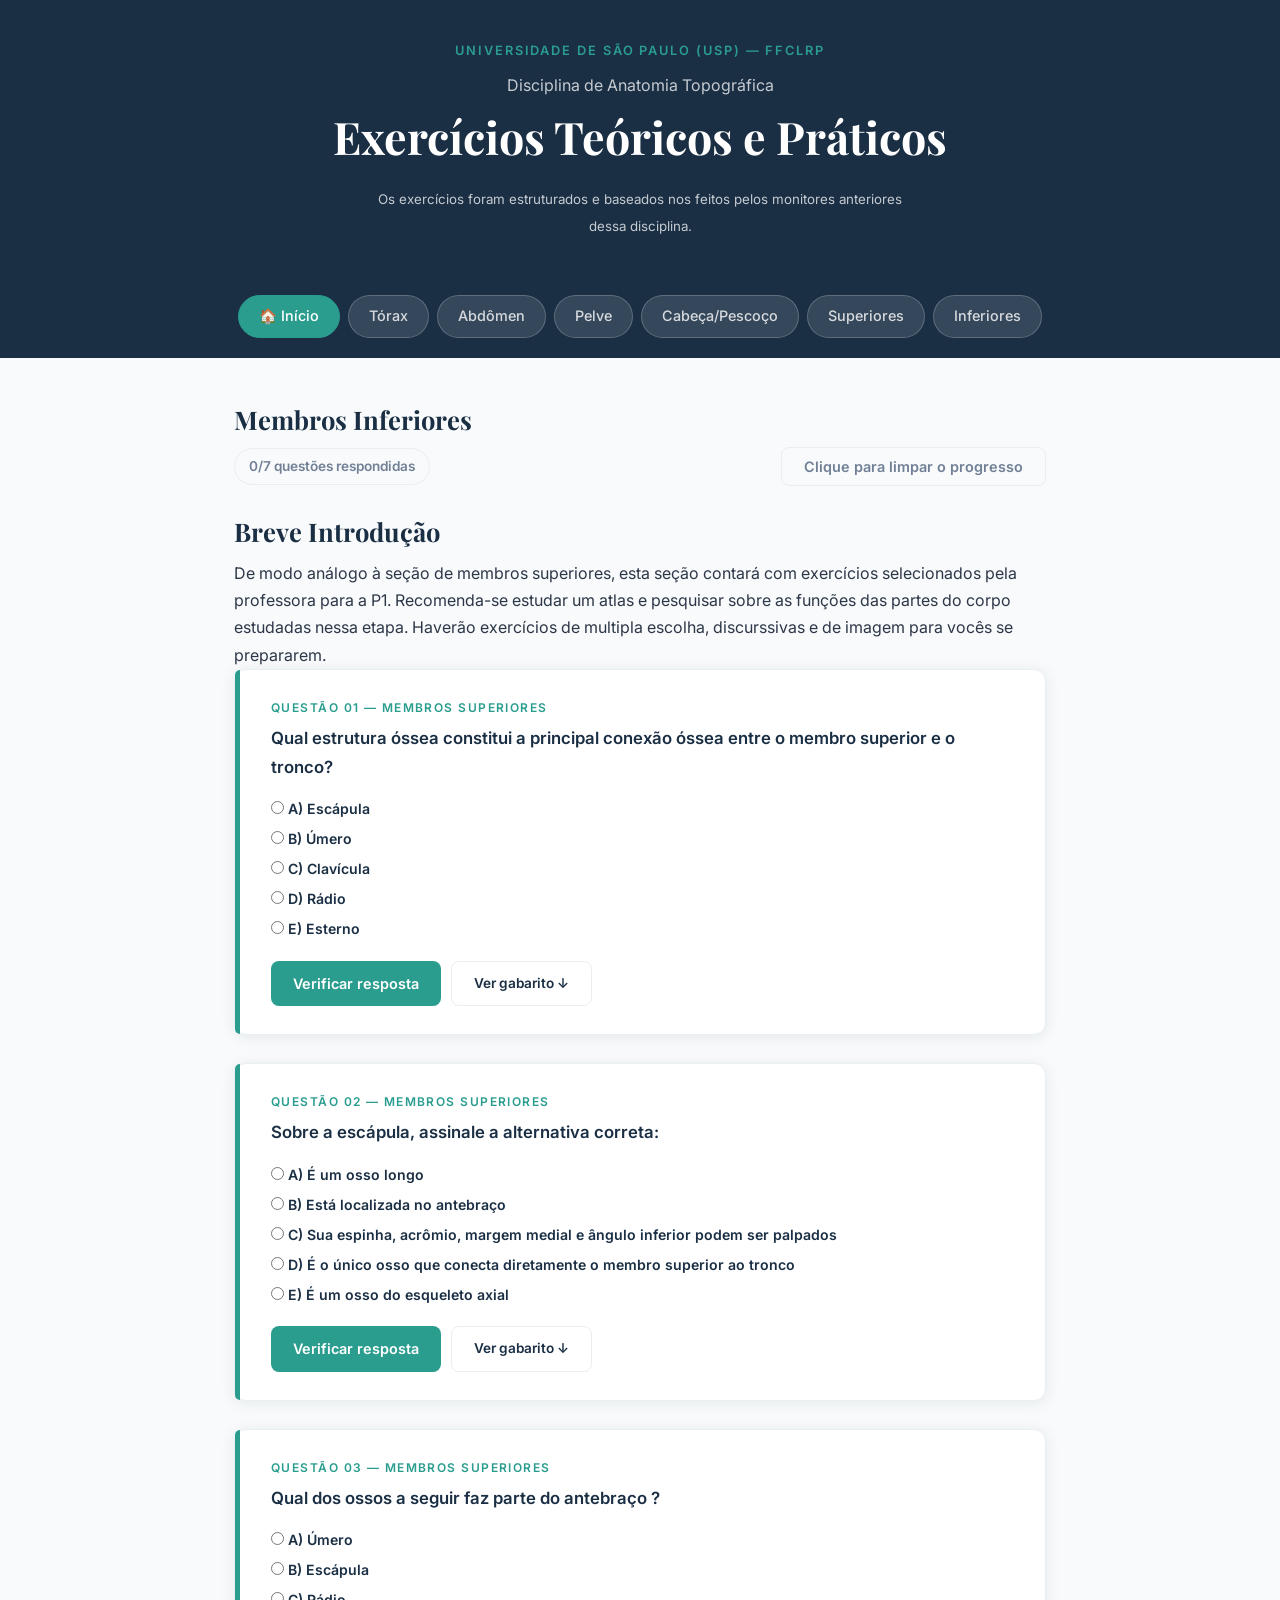
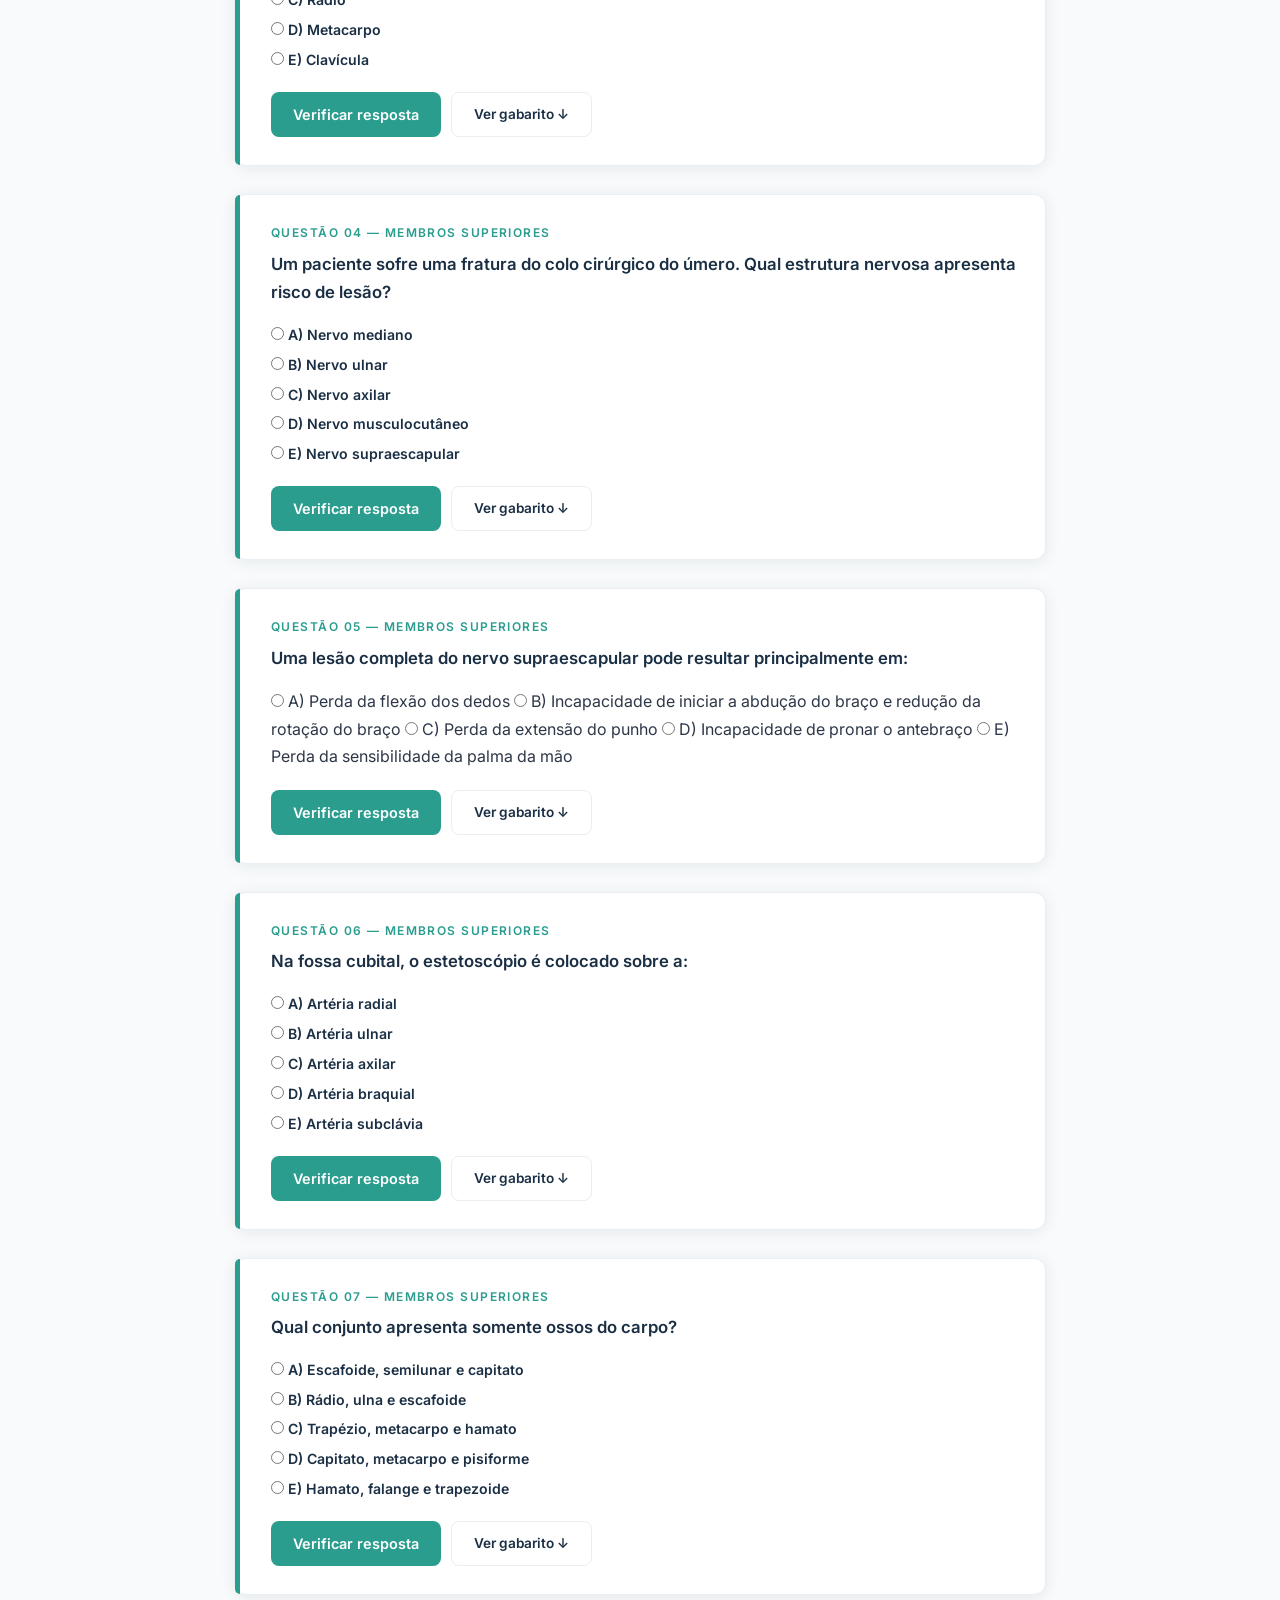
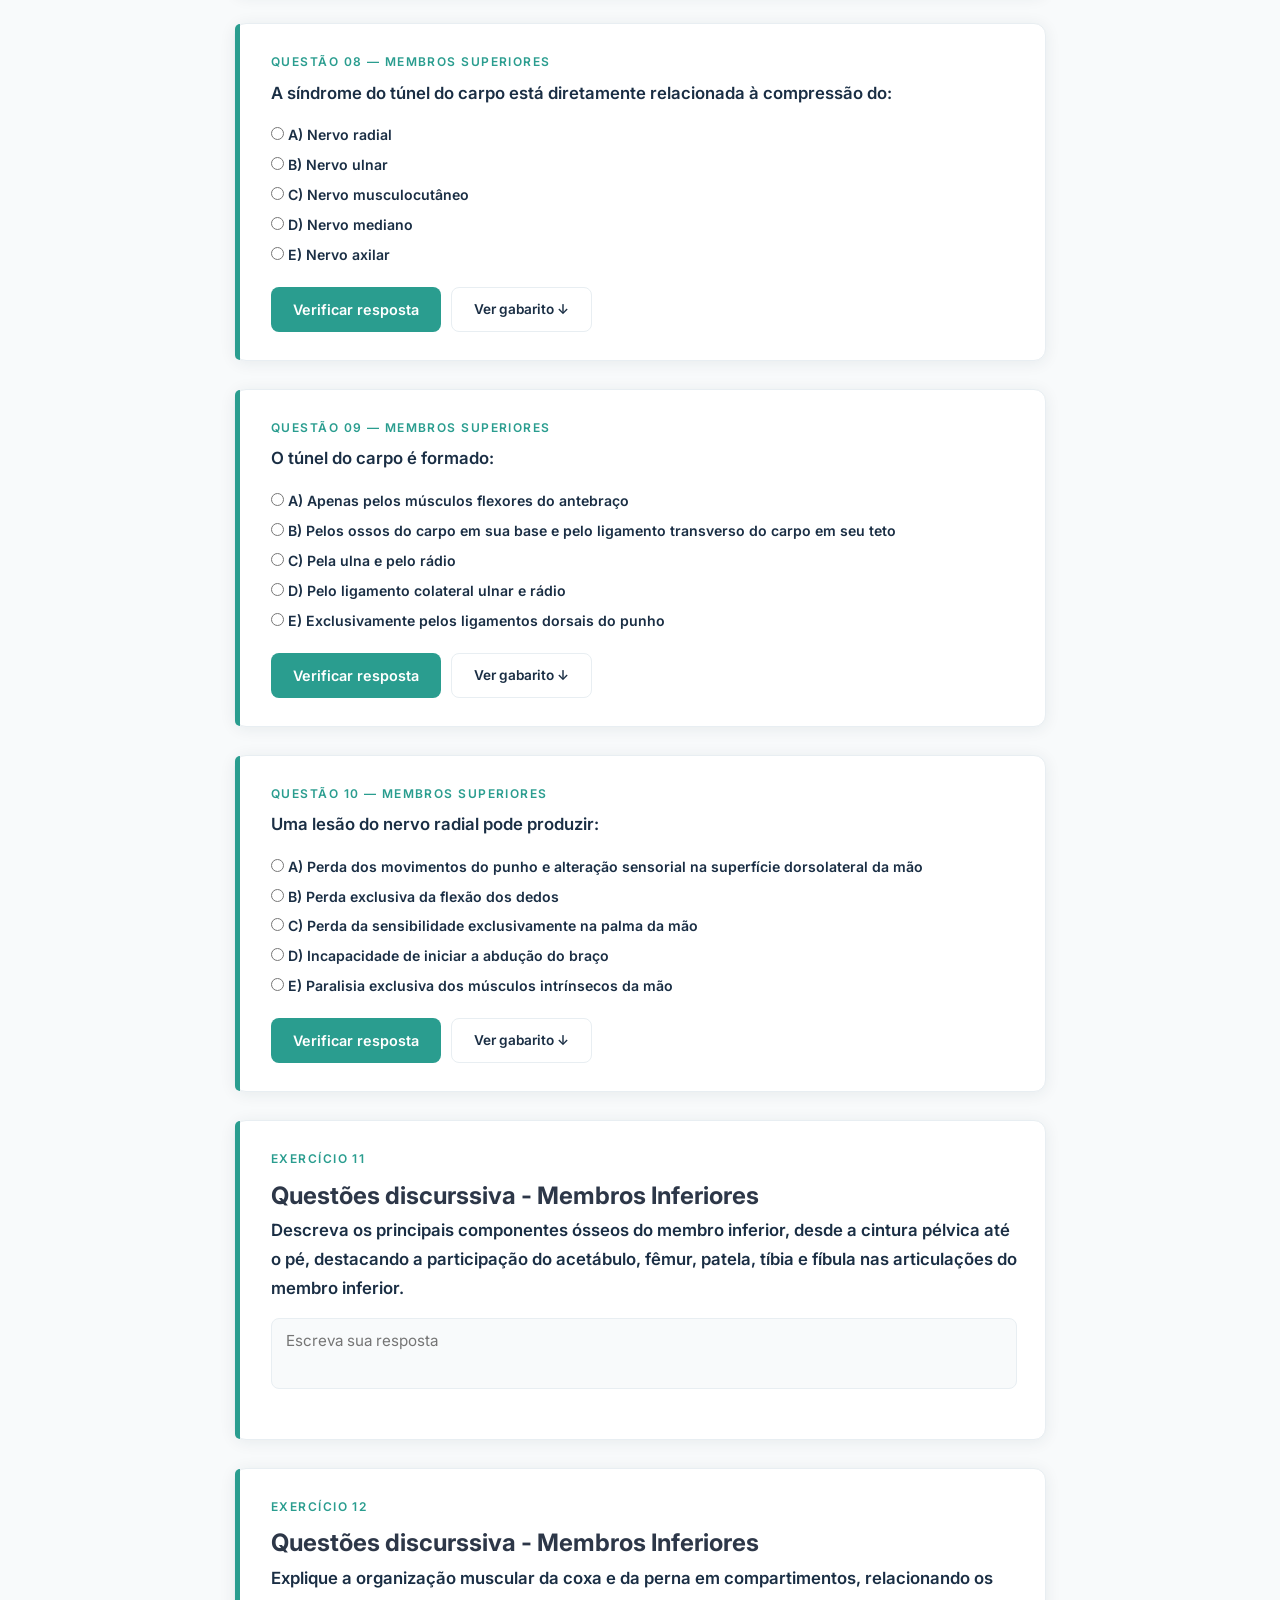
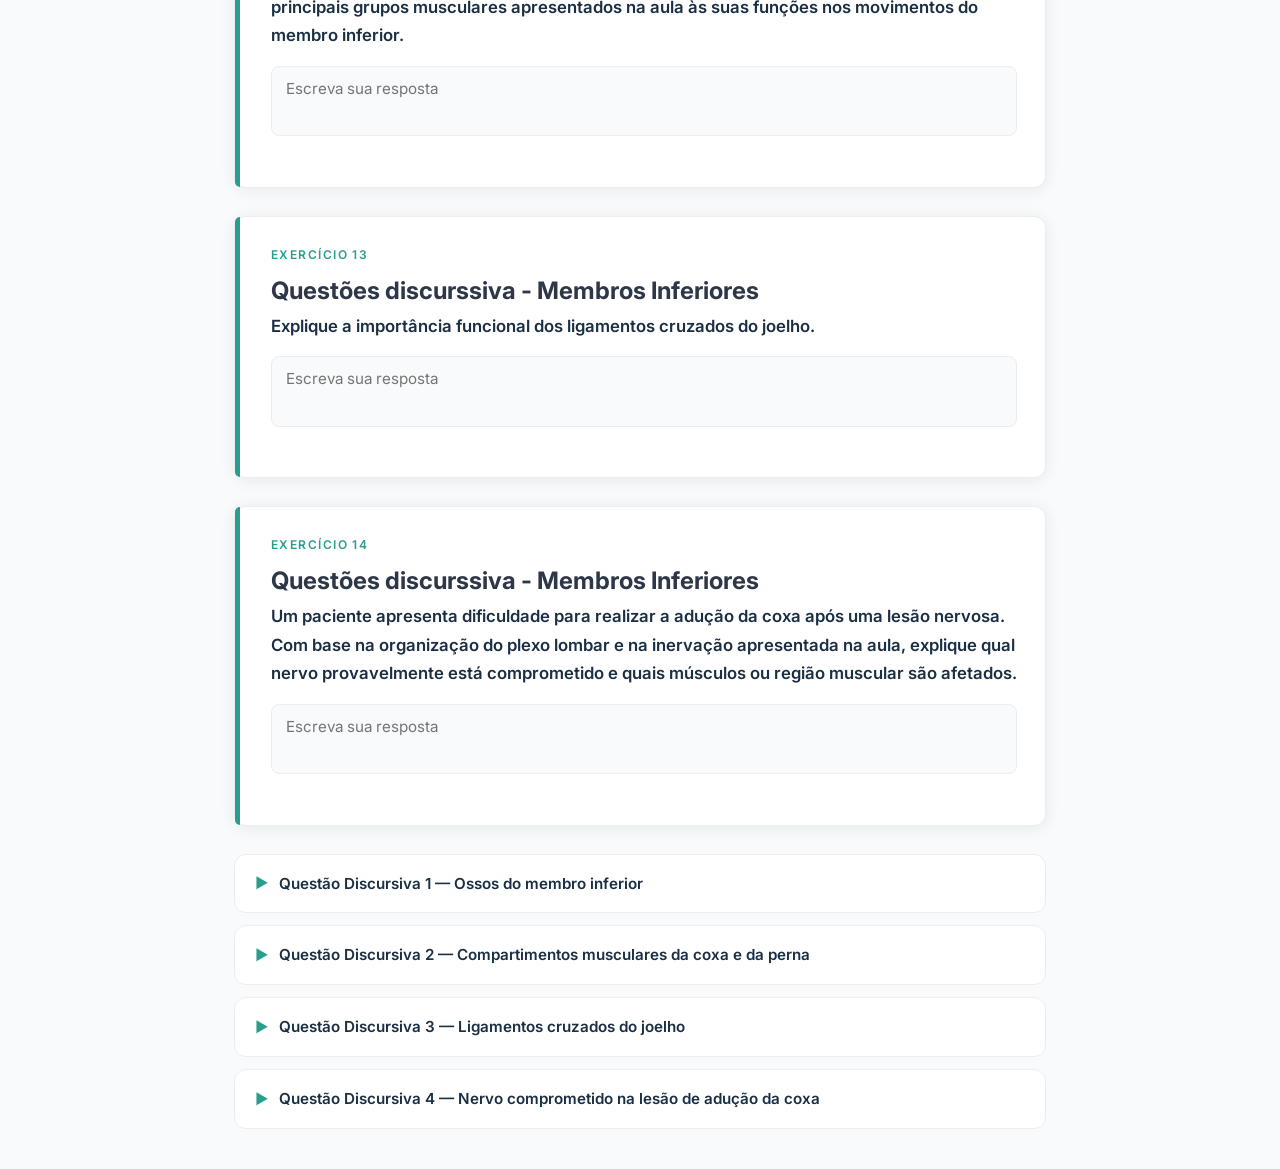
==== commit 4e53f108: "pequenas alterações" ====
--- a/inferiores/inf.html
+++ b/inferiores/inf.html
@@ -7,6 +7,7 @@
   <title>Anatomia Topográfica — Exercícios</title>
 
   <!-- Fontes do Google Fonts (carregadas da internet) -->
+
   <link rel="preconnect" href="https://fonts.googleapis.com" />
   <link href="https://fonts.googleapis.com/css2?family=Inter:wght@400;500;600&family=Playfair+Display:wght@700&display=swap" rel="stylesheet" />
   <link rel="stylesheet" href="../estilo_site.css">
@@ -54,6 +55,7 @@
         
 
         <!-- EXERCÍCIO 1 -->
+         
         <article class="exercicio" id="exercicio-sup-q1">
         <p class="exercicio-numero">Questão 01 — Membros Superiores</p>
         <h3>Qual estrutura óssea constitui a principal conexão óssea entre o membro superior e o tronco?</h3>
@@ -349,12 +351,125 @@
 
         </section>
 
-        <!-- ==========================================
-            GABARITO — RADIOGRAFIA DE TÓRAX PA
+        <!-- 
+            GABARITO — MEMBROS SUPERIORES
             24 estruturas numeradas
-        =========================================== -->
-
-
+         -->
+
+        <!-- DISCURSIVA 1 -->
+        <details id="gabarito-inf-d1">
+            <summary>
+            <span class="seta-accordion">▶</span>
+            Questão Discursiva 1 — Ossos do membro inferior
+            </summary>
+            <div class="gabarito-corpo">
+            <a href="#exercicio-inf-d1" class="btn-voltar-exercicio">↑ Voltar para a questão</a>
+        
+            <div class="gabarito-item">
+                <div class="gabarito-num">✓</div>
+                <div class="gabarito-texto">
+                <p><strong>Cintura pélvica e acetábulo</strong></p>
+                <p class="descricao">
+                    A cintura pélvica é formada pelos dois ossos do quadril (coxais), cada um constituído pela fusão de três ossos: ílio, ísquio e púbis. Os dois ossos do quadril se unem anteriormente na sínfise púbica e posteriormente se articulam com o sacro nas articulações sacroilíacas. O acetábulo é uma cavidade profunda formada pela contribuição dos três ossos do quadril e recebe a cabeça do fêmur na articulação do quadril (coxofemoral).
+                </p>
+                <p><strong>Coxa — Fêmur e patela</strong></p>
+                <p class="descricao">
+                    O fêmur é o maior e mais resistente osso do corpo. Apresenta cabeça (articula-se com o acetábulo), colo (local frequente de fratura em idosos), trocânteres maior e menor (inserções musculares) e côndilos distais (articulação do joelho). A patela é um osso sesamoide inserido no tendão do quadríceps, que articula com a tróclea do fêmur e protege a articulação do joelho.
+                </p>
+                <p><strong>Perna — Tíbia e fíbula</strong></p>
+                <p class="descricao">
+                    A tíbia é o osso medial e principal da perna, responsável pela transmissão do peso corporal. Articula-se com os côndilos femorais no joelho e com o tálus no tornozelo (articulação talocrural). A fíbula é o osso lateral, mais delgado, não transmite peso mas é importante para a estabilidade do tornozelo através do maléolo lateral. Ambos se unem na sindesmose tibiofibular distalmente.
+                </p>
+                <p><strong>Pé</strong></p>
+                <p class="descricao">
+                    Composto por tarso (7 ossos: calcâneo, tálus, navicular, cuboides e 3 cuneiformes), metatarso (5 ossos) e falanges (14 ossos — 2 no hálux e 3 nos demais dedos). O arco longitudinal do pé, sustentado por ligamentos e músculos, é fundamental para a absorção de impacto durante a marcha.
+                </p>
+                </div>
+            </div>
+            </div>
+        </details>
+
+        <!-- DISCURSIVA 2 -->
+        <details id="gabarito-inf-d2">
+            <summary>
+            <span class="seta-accordion">▶</span>
+            Questão Discursiva 2 — Compartimentos musculares da coxa e da perna
+            </summary>
+            <div class="gabarito-corpo">
+            <a href="#exercicio-inf-d2" class="btn-voltar-exercicio">↑ Voltar para a questão</a>
+        
+            <div class="gabarito-item">
+                <div class="gabarito-num">✓</div>
+                <div class="gabarito-texto">
+                <p><strong>Coxa — três compartimentos</strong></p>
+                <p class="descricao">
+                    O compartimento anterior contém o músculo quadríceps femoral (reto femoral, vasto lateral, vasto medial e vasto intermédio) — principal extensor da perna — e o sartório, inervados pelo nervo femoral. O compartimento medial (adutor) contém os músculos adutores (longo, curto e magno), grácil e pectíneo, inervados pelo nervo obturatório, responsáveis pela adução da coxa. O compartimento posterior contém os isquiotibiais (bíceps femoral, semitendíneo e semimembranáceo), inervados pelo nervo ciático, responsáveis pela extensão do quadril e flexão do joelho.
+                </p>
+                <p><strong>Perna — três compartimentos</strong></p>
+                <p class="descricao">
+                    O compartimento anterior contém os músculos tibial anterior, extensor longo dos dedos, extensor longo do hálux e fibular terceiro, inervados pelo nervo fibular profundo — realizam a dorsiflexão do pé e extensão dos dedos. O compartimento lateral contém os fibulares longo e curto, inervados pelo nervo fibular superficial — realizam a eversão do pé. O compartimento posterior (superficial e profundo) contém o tríceps sural (gastrocnêmio e sóleo — plantiflexão potente) e os músculos profundos (tibial posterior, flexor longo dos dedos, flexor longo do hálux), inervados pelo nervo tibial.
+                </p>
+                </div>
+            </div>
+            </div>
+        </details>
+
+        <!-- DISCURSIVA 3 -->
+        <details id="gabarito-inf-d3">
+            <summary>
+            <span class="seta-accordion">▶</span>
+            Questão Discursiva 3 — Ligamentos cruzados do joelho
+            </summary>
+            <div class="gabarito-corpo">
+            <a href="#exercicio-inf-d3" class="btn-voltar-exercicio">↑ Voltar para a questão</a>
+        
+            <div class="gabarito-item">
+                <div class="gabarito-num">✓</div>
+                <div class="gabarito-texto">
+                <p><strong>Ligamento cruzado anterior (LCA)</strong></p>
+                <p class="descricao">
+                    Origina-se na área intercondilar anterior da tíbia e insere-se na face medial do côndilo lateral do fêmur. Sua principal função é impedir o deslocamento anterior da tíbia em relação ao fêmur e controlar a rotação interna da tíbia. É o ligamento mais frequentemente lesionado do joelho, especialmente em esportes com mudanças bruscas de direção. O teste clínico é a gaveta anterior e o teste de Lachman.
+                </p>
+                <p><strong>Ligamento cruzado posterior (LCP)</strong></p>
+                <p class="descricao">
+                    Origina-se na área intercondilar posterior da tíbia e insere-se na face lateral do côndilo medial do fêmur. Sua principal função é impedir o deslocamento posterior da tíbia em relação ao fêmur. É mais resistente que o LCA e menos frequentemente lesionado, geralmente por trauma direto no joelho flexionado (mecanismo "painel do carro"). O teste clínico é a gaveta posterior.
+                </p>
+                <p><strong>Importância funcional conjunta</strong></p>
+                <p class="descricao">
+                    Os dois ligamentos cruzados se cruzam em X dentro da cápsula articular do joelho, formando o eixo de rotação da articulação. Juntos, controlam os movimentos de translação anteroposterior da tíbia, limitam a hiperextensão e a hiperflexão, e participam do mecanismo de "rosca" do joelho — a rotação lateral automática da tíbia durante a extensão completa que "trava" o joelho em posição estável para a sustentação de peso. A lesão combinada com menisco medial e ligamento colateral medial constitui a "tríade infeliz".
+                </p>
+                </div>
+            </div>
+            </div>
+        </details>
+
+        <!-- DISCURSIVA 4 -->
+
+        <details id="gabarito-inf-d4">
+            <summary>
+            <span class="seta-accordion">▶</span>
+            Questão Discursiva 4 — Nervo comprometido na lesão de adução da coxa
+            </summary>
+            <div class="gabarito-corpo">
+            <a href="#exercicio-inf-d4" class="btn-voltar-exercicio">↑ Voltar para a questão</a>
+        
+            <div class="gabarito-item">
+                <div class="gabarito-num">✓</div>
+                <div class="gabarito-texto">
+                <p><strong>Nervo obturatório</strong></p>
+                <p class="descricao">
+                    O nervo responsável pela inervação motora dos músculos adutores da coxa é o nervo obturatório (L2-L4), originado do plexo lombar. Ele emerge pela borda medial do músculo psoas maior, desce pela parede lateral da pelve e sai da cavidade pélvica pelo canal obturatório — orifício no osso do quadril formado pelo ramo do ísquio e do púbis. Ao emergir, divide-se em ramo anterior e posterior.
+                </p>
+                <p><strong>Músculos afetados</strong></p>
+                <p class="descricao">
+                    O ramo anterior inerva os adutores longo e curto, o grácil e ocasionalmente o pectíneo. O ramo posterior inerva o adutor magno (porção adutora) e o obturador externo. A lesão do nervo obturatório resulta em fraqueza importante da adução da coxa, com dificuldade para cruzar as pernas, marcha com desvio lateral e, nos casos com lesão sensitiva, hipoestesia na face medial da coxa. Hérnias obturatórias e cirurgias pélvicas são causas comuns de lesão desse nervo.
+                </p>
+                </div>
+            </div>
+            </div>
+        </details>
+        
+        </section>
 
     </main>
 
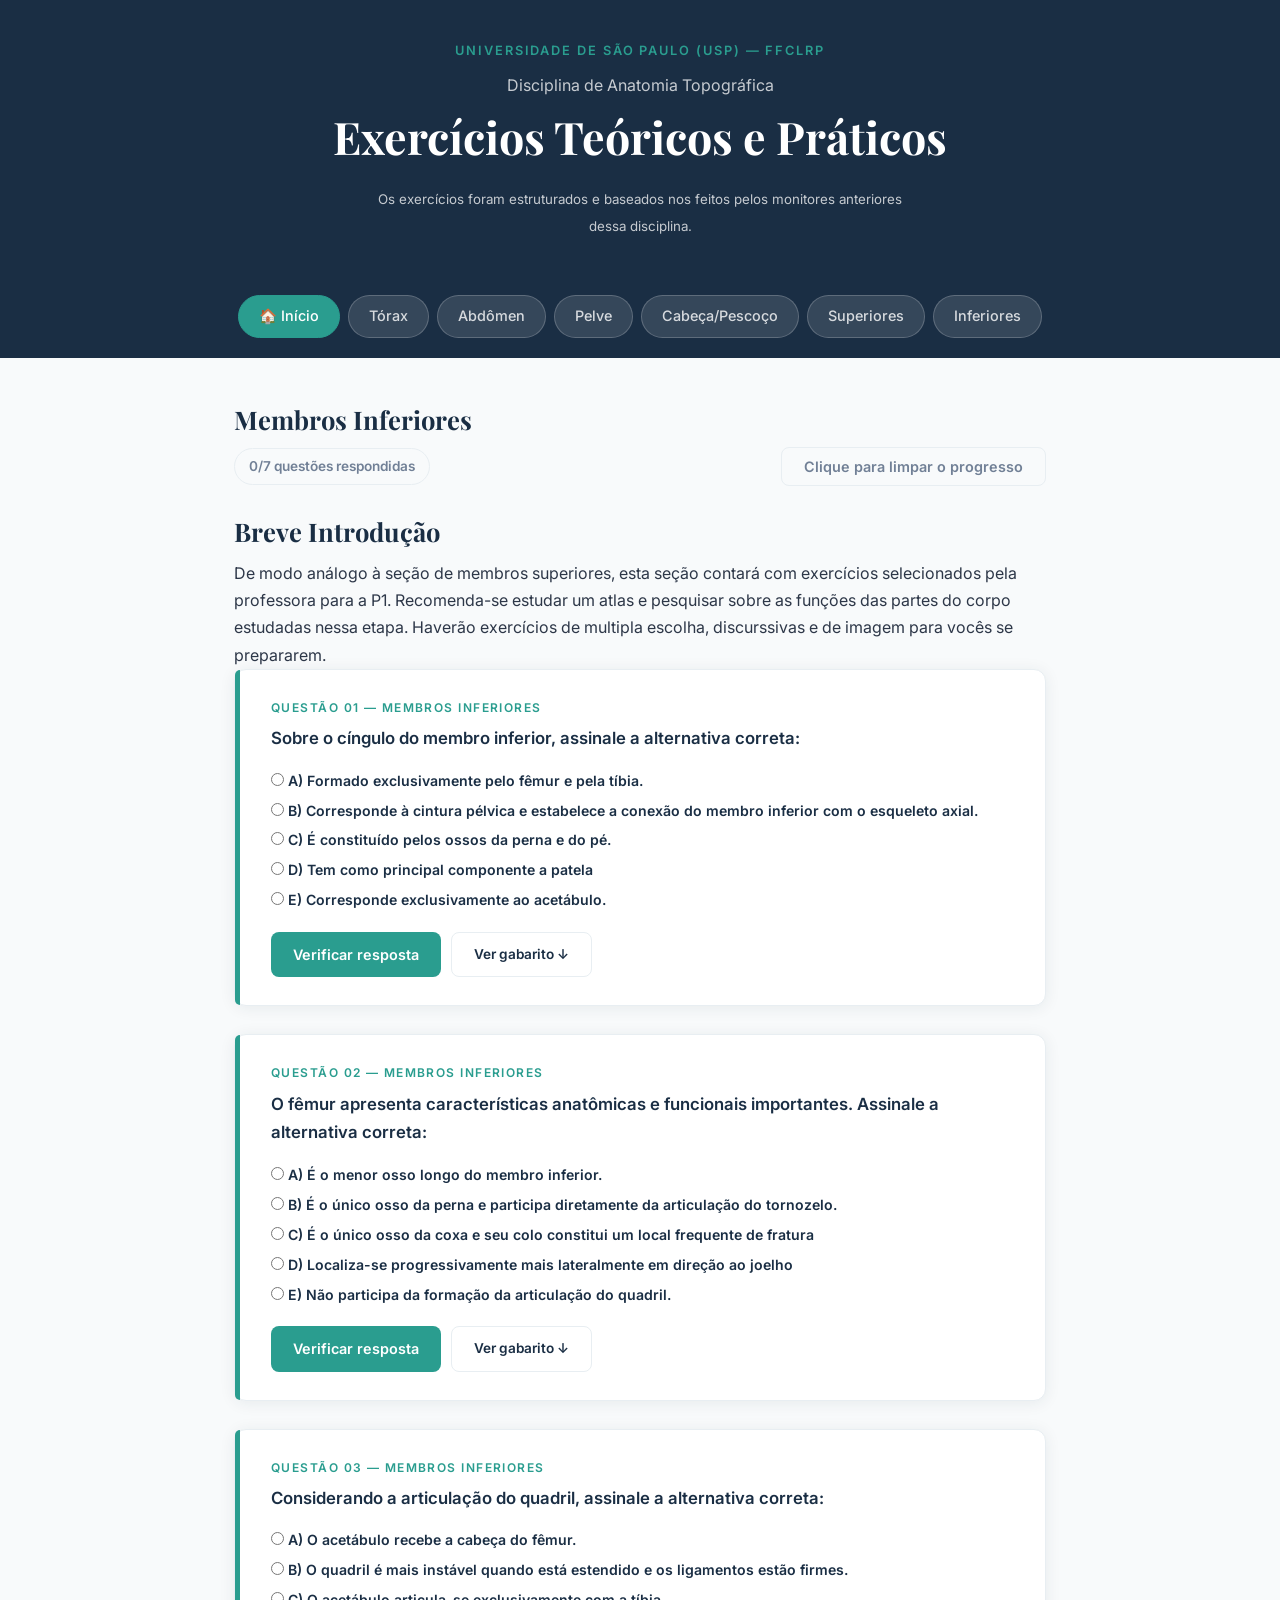
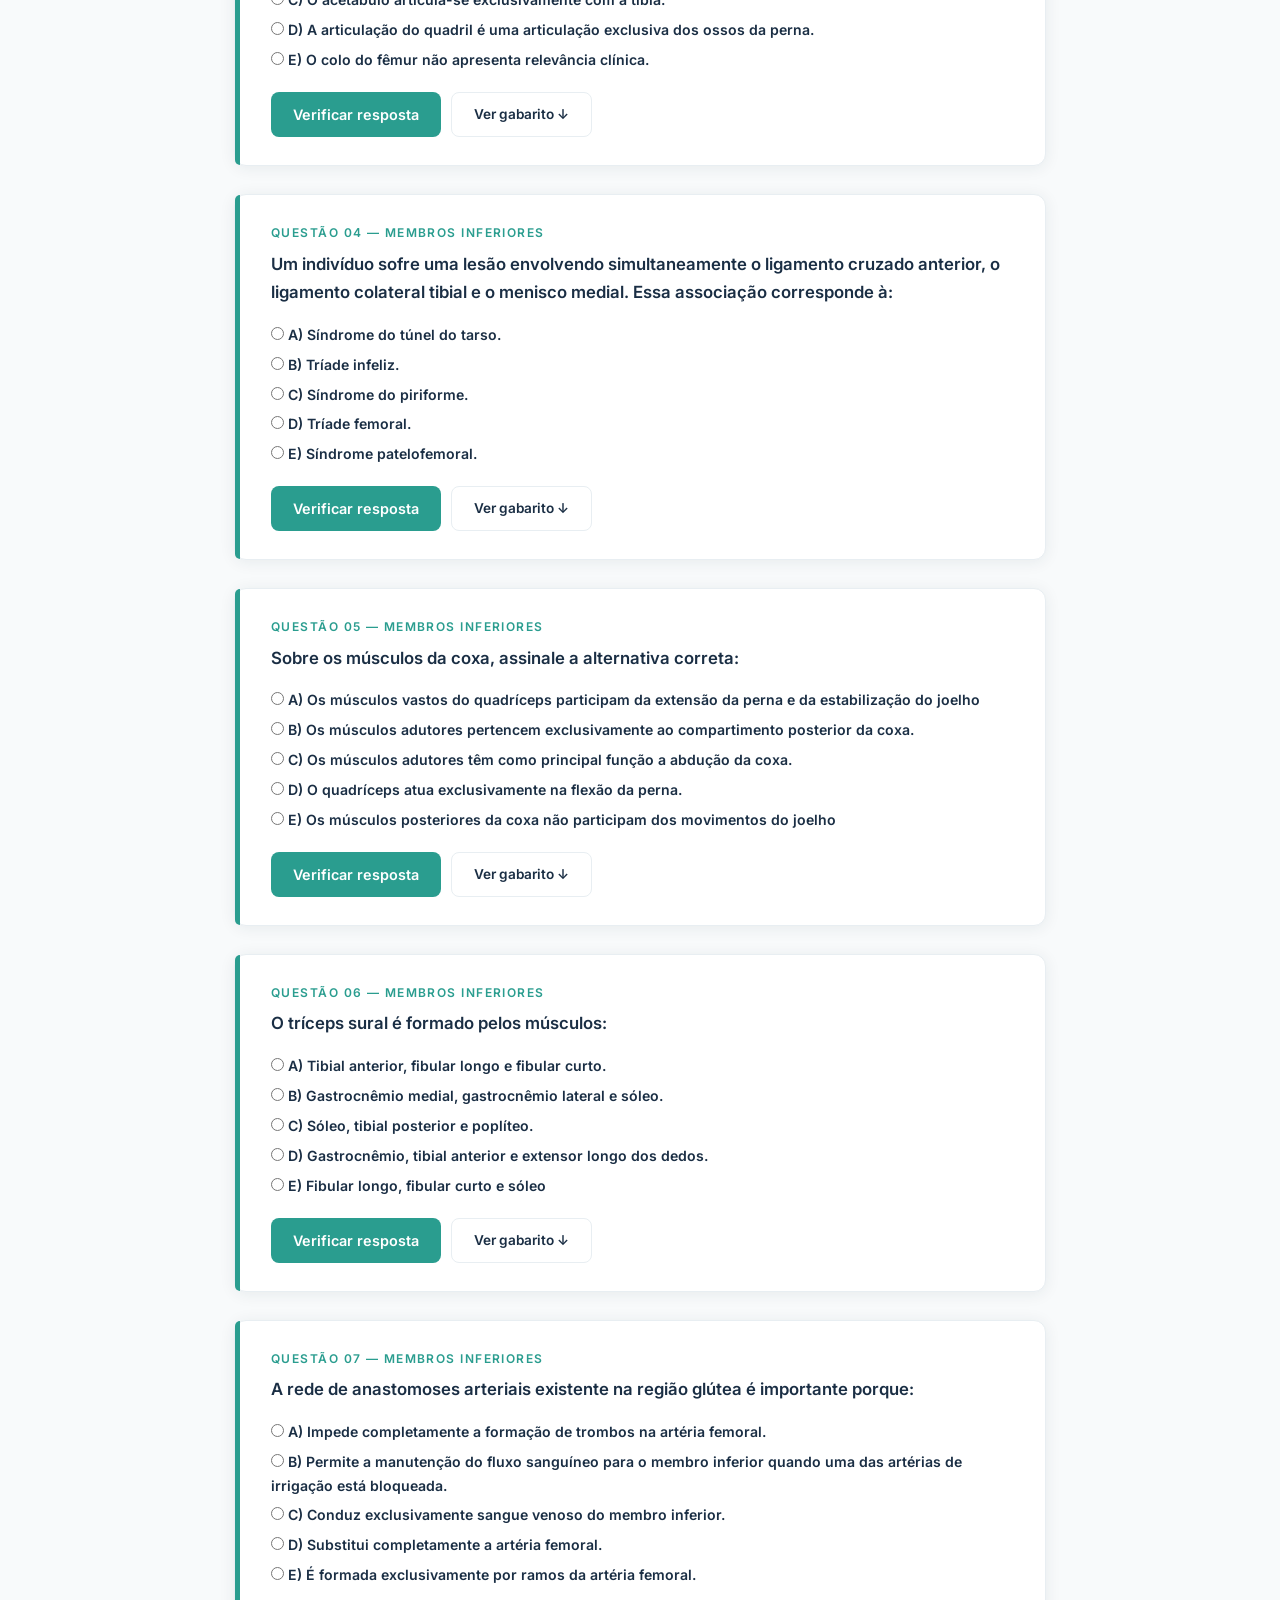
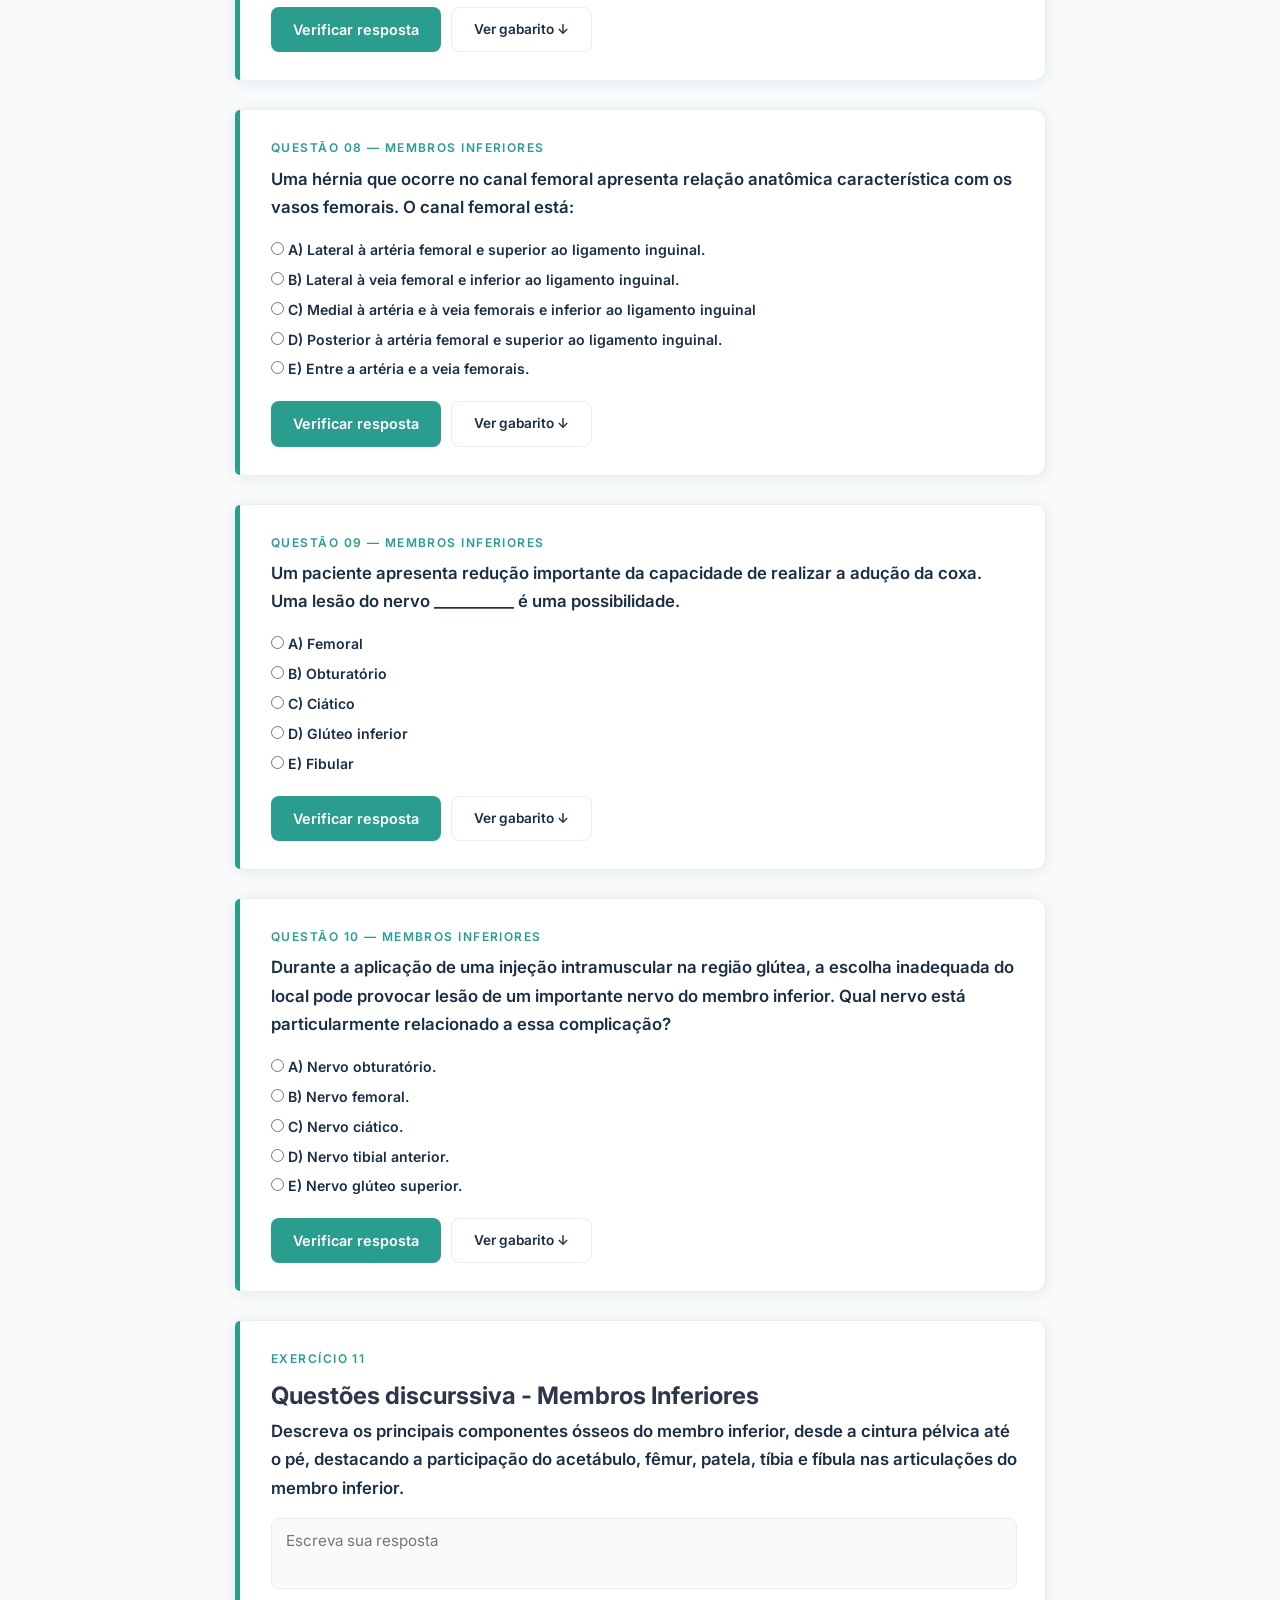
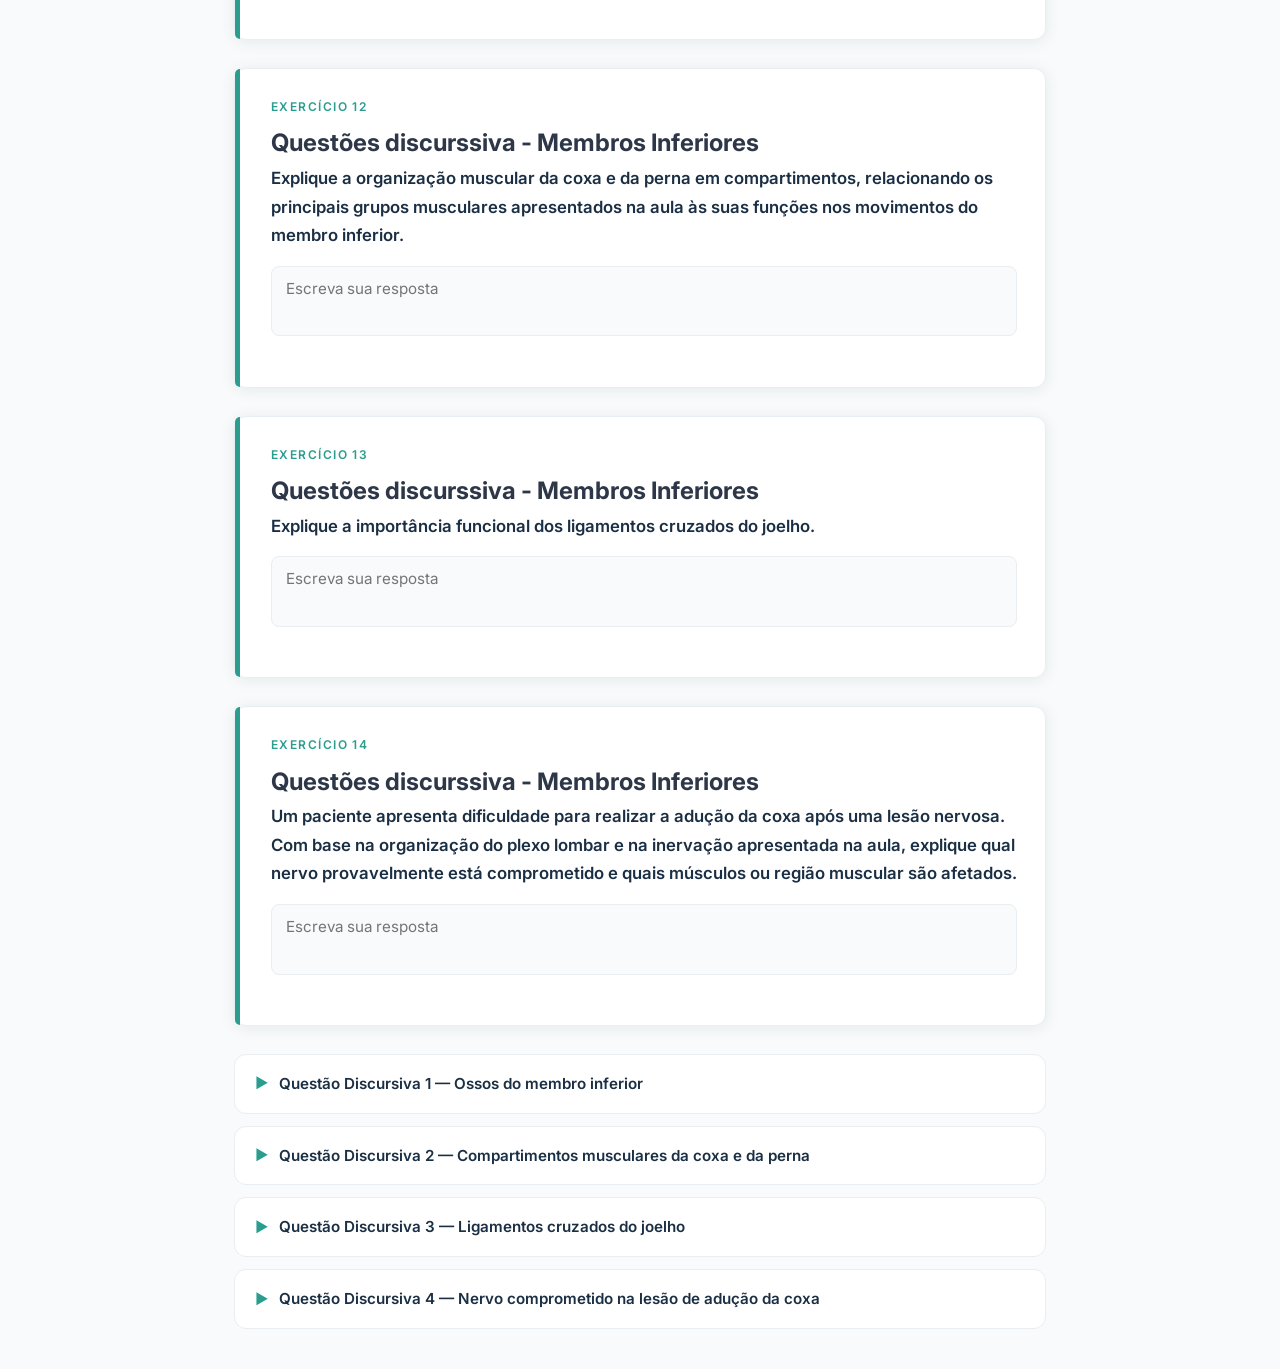
==== commit 6d063e36: "melhorias dos exercícios" ====
--- a/inferiores/inf.html
+++ b/inferiores/inf.html
@@ -44,9 +44,9 @@
     <main>
         </section>
         <!-- 
-            SEÇÃO: TÓRAX
+            SEÇÃO: inferiores
         -->
-        <section id="torax" class="secao ativa">
+        <section id="inferiores" class="secao ativa">
         <h2 class="secao-titulo">Membros Inferiores</h2>
         <div style="display: flex; align-items: center; justify-content: space-between; margin-bottom: 24px;"> <span id="indicador-progresso" class="progresso vazio"> 0/7 questões respondidas</span> <button class="btn btn-limpar" onclick="limparProgresso()">Clique para limpar o progresso</button></div>
         <h3 class="secao-titulo">Breve Introdução</h3>
@@ -56,49 +56,49 @@
 
         <!-- EXERCÍCIO 1 -->
          
-        <article class="exercicio" id="exercicio-sup-q1">
-        <p class="exercicio-numero">Questão 01 — Membros Superiores</p>
-        <h3>Qual estrutura óssea constitui a principal conexão óssea entre o membro superior e o tronco?</h3>
-        
-        <div class="campo-grupo">
-        <form class="opcoes">
-            <label><input type="radio" name="sup-q1" value="A"> A) Escápula</label>
-            <label><input type="radio" name="sup-q1" value="B"> B) Úmero</label>
-            <label><input type="radio" name="sup-q1" value="C"> C) Clavícula</label>
-            <label><input type="radio" name="sup-q1" value="D"> D) Rádio</label>
-            <label><input type="radio" name="sup-q1" value="E"> E) Esterno</label>
-        </form>
-        </div>
-        
-        <div class="botoes">
-            <button class="btn btn-principal"
-            onclick="verificarMC('sup-q1', 'C', 'fb-sup-q1')">
-            Verificar resposta
-            </button>
-            <a href="#gabarito-sup" class="btn btn-gabarito">Ver gabarito ↓</a>
+        <article class="exercicio" id="exercicio-inf-q1">
+        <p class="exercicio-numero">Questão 01 — Membros Inferiores</p>
+        <h3>Sobre o cíngulo do membro inferior, assinale a alternativa correta:</h3>
+        
+        <div class="campo-grupo">
+        <form class="opcoes">
+            <label><input type="radio" name="inf-q1" value="A"> A) Formado exclusivamente pelo fêmur e pela tíbia.</label>
+            <label><input type="radio" name="inf-q1" value="B"> B) Corresponde à cintura pélvica e estabelece a conexão do membro inferior com o esqueleto axial.</label>
+            <label><input type="radio" name="inf-q1" value="C"> C) É  constituído pelos ossos da perna e do pé.</label>
+            <label><input type="radio" name="inf-q1" value="D"> D) Tem como principal componente a patela</label>
+            <label><input type="radio" name="inf-q1" value="E"> E)  Corresponde exclusivamente ao acetábulo.</label>
+        </form>
+        </div>
+        
+        <div class="botoes">
+            <button class="btn btn-principal"
+            onclick="verificarMC('inf-q1', 'B', 'fb-inf-q1')">
+            Verificar resposta
+            </button>
+            <a href="#gabarito-inf" class="btn btn-gabarito">Ver gabarito ↓</a>
         </div>
         <div id="fb-sup-q1" class="feedback"></div>
         </article>
 
 
         <!-- EXERCÍCIO 2 -->
-        <article class="exercicio" id="exercicio-sup-q2">
-        <p class="exercicio-numero">Questão 02 — Membros Superiores</p>
-        <h3>Sobre a escápula, assinale a alternativa correta:</h3>
-        
-        <div class="campo-grupo">
-        <form class="opcoes">
-            <label><input type="radio" name="sup-q2" value="A"> A) É um osso longo</label>
-            <label><input type="radio" name="sup-q2" value="B"> B) Está localizada no antebraço</label>
-            <label><input type="radio" name="sup-q2" value="C"> C) Sua espinha, acrômio, margem medial e ângulo inferior podem ser palpados</label>
-            <label><input type="radio" name="sup-q2" value="D"> D) É o único osso que conecta diretamente o membro superior ao tronco</label>
-            <label><input type="radio" name="sup-q2" value="E"> E) É um osso do esqueleto axial</label>
+        <article class="exercicio" id="exercicio-inf-q2">
+        <p class="exercicio-numero">Questão 02 — Membros Inferiores</p>
+        <h3> O fêmur apresenta características anatômicas e funcionais importantes. Assinale a alternativa correta:</h3>
+        
+        <div class="campo-grupo">
+        <form class="opcoes">
+            <label><input type="radio" name="inf-q2" value="A"> A) É o menor osso longo do membro inferior.</label>
+            <label><input type="radio" name="inf-q2" value="B"> B) É o único osso da perna e participa diretamente da articulação do tornozelo.</label>
+            <label><input type="radio" name="inf-q2" value="C"> C)  É o único osso da coxa e seu colo constitui um local frequente de fratura</label>
+            <label><input type="radio" name="inf-q2" value="D"> D)  Localiza-se progressivamente mais lateralmente em direção ao joelho</label>
+            <label><input type="radio" name="inf-q2" value="E"> E) Não participa da formação da articulação do quadril.</label>
         </form>
         </div>  
 
         <div class="botoes">
             <button class="btn btn-principal"
-            onclick="verificarMC('sup-q2', 'C', 'fb-sup-q2')">
+            onclick="verificarMC('inf-q2', 'D', 'fb-inf-q2')">
             Verificar resposta
             </button>
             <a href="#gabarito-sup" class="btn btn-gabarito">Ver gabarito ↓</a>
@@ -107,23 +107,23 @@
         </article>
 
 
-        <article class="exercicio" id="exercicio-sup-q3">
-        <p class="exercicio-numero">Questão 03 — Membros Superiores</p>
-        <h3>Qual dos ossos a seguir faz parte do antebraço ?</h3>
-        
-        <div class="campo-grupo">
-        <form class="opcoes">
-            <label><input type="radio" name="sup-q3" value="A"> A) Úmero</label>
-            <label><input type="radio" name="sup-q3" value="B"> B) Escápula</label>
-            <label><input type="radio" name="sup-q3" value="C"> C) Rádio</label>
-            <label><input type="radio" name="sup-q3" value="D"> D) Metacarpo</label>
-            <label><input type="radio" name="sup-q3" value="E"> E) Clavícula</label>
-        </form>
-        </div>
-        
-        <div class="botoes">
-            <button class="btn btn-principal"
-            onclick="verificarMC('sup-q3', 'C', 'fb-sup-q3')">
+        <article class="exercicio" id="exercicio-inf-q3">
+        <p class="exercicio-numero">Questão 03 — Membros Inferiores</p>
+        <h3>Considerando a articulação do quadril, assinale a alternativa correta:</h3>
+        
+        <div class="campo-grupo">
+        <form class="opcoes">
+            <label><input type="radio" name="inf-q3" value="A"> A) O acetábulo recebe a cabeça do fêmur.</label>
+            <label><input type="radio" name="inf-q3" value="B"> B) O quadril é mais instável quando está estendido e os ligamentos estão firmes.</label>
+            <label><input type="radio" name="inf-q3" value="C"> C) O acetábulo articula-se exclusivamente com a tíbia.</label>
+            <label><input type="radio" name="inf-q3" value="D"> D)  A articulação do quadril é uma articulação exclusiva dos ossos da perna.</label>
+            <label><input type="radio" name="inf-q3" value="E"> E) O colo do fêmur não apresenta relevância clínica.</label>
+        </form>
+        </div>
+        
+        <div class="botoes">
+            <button class="btn btn-principal"
+            onclick="verificarMC('inf-q3', 'A', 'fb-inf-q3')">
             Verificar resposta
             </button>
             <a href="#gabarito-sup" class="btn btn-gabarito">Ver gabarito ↓</a>
@@ -131,23 +131,23 @@
         <div id="fb-sup-q3" class="feedback"></div>
         </article>
 
-        <article class="exercicio" id="exercicio-sup-q4">
-        <p class="exercicio-numero">Questão 04 — Membros Superiores</p>
-        <h3>Um paciente sofre uma fratura do colo cirúrgico do úmero. Qual estrutura nervosa apresenta risco de lesão?</h3>
-        
-        <div class="campo-grupo">
-        <form class="opcoes">
-            <label><input type="radio" name="sup-q4" value="A"> A) Nervo mediano</label>
-            <label><input type="radio" name="sup-q4" value="B"> B) Nervo ulnar</label>
-            <label><input type="radio" name="sup-q4" value="C"> C) Nervo axilar</label>
-            <label><input type="radio" name="sup-q4" value="D"> D) Nervo musculocutâneo</label>
-            <label><input type="radio" name="sup-q4" value="E"> E) Nervo supraescapular</label>
-        </form>
-        </div>
-        
-        <div class="botoes">
-            <button class="btn btn-principal"
-            onclick="verificarMC('sup-q4', 'C', 'fb-sup-q4')">
+        <article class="exercicio" id="exercicio-inf-q4">
+        <p class="exercicio-numero">Questão 04 — Membros Inferiores</p>
+        <h3>Um indivíduo sofre uma lesão envolvendo simultaneamente o ligamento cruzado anterior, o ligamento colateral tibial e o menisco medial. Essa associação corresponde à:</h3>
+        
+        <div class="campo-grupo">
+        <form class="opcoes">
+            <label><input type="radio" name="inf-q4" value="A"> A) Síndrome do túnel do tarso.</label>
+            <label><input type="radio" name="inf-q4" value="B"> B) Tríade infeliz.</label>
+            <label><input type="radio" name="inf-q4" value="C"> C) Síndrome do piriforme.</label>
+            <label><input type="radio" name="inf-q4" value="D"> D) Tríade femoral.</label>
+            <label><input type="radio" name="inf-q4" value="E"> E) Síndrome patelofemoral.</label>
+        </form>
+        </div>
+        
+        <div class="botoes">
+            <button class="btn btn-principal"
+            onclick="verificarMC('inf-q4', 'B', 'fb-inf-q4')">
             Verificar resposta
             </button>
             <a href="#gabarito-sup" class="btn btn-gabarito">Ver gabarito ↓</a>
@@ -156,47 +156,49 @@
         </article>
 
 
-        <article class="exercicio" id="exercicio-sup-q5">
-        <p class="exercicio-numero">Questão 05 — Membros Superiores</p>
-        <h3>Uma lesão completa do nervo supraescapular pode resultar principalmente em:</h3>
-        
-        <form class="opcoes">
-            <label><input type="radio" name="sup-q5" value="A"> A) Perda da flexão dos dedos</label>
-            <label><input type="radio" name="sup-q5" value="B"> B) Incapacidade de iniciar a abdução do braço e redução da rotação do braço</label>
-            <label><input type="radio" name="sup-q5" value="C"> C) Perda da extensão do punho</label>
-            <label><input type="radio" name="sup-q5" value="D"> D) Incapacidade de pronar o antebraço</label>
-            <label><input type="radio" name="sup-q5" value="E"> E) Perda da sensibilidade da palma da mão</label>
-        </form>
-        
-        <div class="botoes">
-            <button class="btn btn-principal"
-            onclick="verificarMC('sup-q5', 'B', 'fb-sup-q5')">
-            Verificar resposta
-            </button>
-            <a href="#gabarito-sup" class="btn btn-gabarito">Ver gabarito ↓</a>
+        <article class="exercicio" id="exercicio-inf-q5">
+        <p class="exercicio-numero">Questão 05 — Membros Inferiores</p>
+        <h3>Sobre os músculos da coxa, assinale a alternativa correta:</h3>
+        
+        <div class="campo-grupo">
+        <form class="opcoes">
+            <label><input type="radio" name="inf-q5" value="A"> A) Os músculos vastos do quadríceps participam da extensão da perna e da estabilização do joelho</label>
+            <label><input type="radio" name="inf-q5" value="B"> B) Os músculos adutores pertencem exclusivamente ao compartimento posterior da coxa.</label>
+            <label><input type="radio" name="inf-q5" value="C"> C) Os músculos adutores têm como principal função a abdução da coxa.</label>
+            <label><input type="radio" name="inf-q5" value="D"> D) O quadríceps atua exclusivamente na flexão da perna.</label>
+            <label><input type="radio" name="inf-q5" value="E"> E) Os músculos posteriores da coxa não participam dos movimentos do joelho</label>
+        </form>
+        </div>
+        
+        <div class="botoes">
+            <button class="btn btn-principal"
+            onclick="verificarMC('inf-q5', 'A', 'fb-inf-q5')">
+            Verificar resposta
+            </button>
+            <a href="#gabarito-inf" class="btn btn-gabarito">Ver gabarito ↓</a>
         </div>
         <div id="fb-sup-q5" class="feedback"></div>
         </article>
 
 
-        <article class="exercicio" id="exercicio-sup-q6">
-        <p class="exercicio-numero">Questão 06 — Membros Superiores</p>
-        <h3>Na fossa cubital, o estetoscópio é colocado sobre a:</h3>
-        
-        <div class="campo-grupo">
-        <form class="opcoes">
-            <label><input type="radio" name="sup-q6" value="A"> A) Artéria radial</label>
-            <label><input type="radio" name="sup-q6" value="B"> B) Artéria ulnar</label>
-            <label><input type="radio" name="sup-q6" value="C"> C) Artéria axilar</label>
-            <label><input type="radio" name="sup-q6" value="D"> D) Artéria braquial</label>
-            <label><input type="radio" name="sup-q6" value="E"> E) Artéria subclávia</label>
-        </form>
-        </div>
-        
-        
-        <div class="botoes">
-            <button class="btn btn-principal"
-            onclick="verificarMC('sup-q6', 'D', 'fb-sup-q6')">
+        <article class="exercicio" id="exercicio-inf-q6">
+        <p class="exercicio-numero">Questão 06 — Membros Inferiores</p>
+        <h3>O tríceps sural é formado pelos músculos:</h3>
+        
+        <div class="campo-grupo">
+        <form class="opcoes">
+            <label><input type="radio" name="inf-q6" value="A"> A) Tibial anterior, fibular longo e fibular curto.</label>
+            <label><input type="radio" name="inf-q6" value="B"> B) Gastrocnêmio medial, gastrocnêmio lateral e sóleo.</label>
+            <label><input type="radio" name="inf-q6" value="C"> C) Sóleo, tibial posterior e poplíteo.</label>
+            <label><input type="radio" name="inf-q6" value="D"> D) Gastrocnêmio, tibial anterior e extensor longo dos dedos.</label>
+            <label><input type="radio" name="inf-q6" value="E"> E) Fibular longo, fibular curto e sóleo</label>
+        </form>
+        </div>
+        
+        
+        <div class="botoes">
+            <button class="btn btn-principal"
+            onclick="verificarMC('inf-q6', 'B', 'fb-inf-q6')">
             Verificar resposta
             </button>
             <a href="#gabarito-sup" class="btn btn-gabarito">Ver gabarito ↓</a>
@@ -206,47 +208,47 @@
 
 
         <article class="exercicio" id="exercicio-sup-q7">
-        <p class="exercicio-numero">Questão 07 — Membros Superiores</p>
-        <h3>Qual conjunto apresenta somente ossos do carpo?</h3>
-        
-        <div class="campo-grupo">
-        <form class="opcoes">
-            <label><input type="radio" name="sup-q7" value="A"> A) Escafoide, semilunar e capitato</label>
-            <label><input type="radio" name="sup-q7" value="B"> B) Rádio, ulna e escafoide</label>
-            <label><input type="radio" name="sup-q7" value="C"> C) Trapézio, metacarpo e hamato</label>
-            <label><input type="radio" name="sup-q7" value="D"> D) Capitato, metacarpo e pisiforme</label>
-            <label><input type="radio" name="sup-q7" value="E"> E) Hamato, falange e trapezoide</label>
-        </form>
-        </div>
-        
-        <div class="botoes">
-            <button class="btn btn-principal"
-            onclick="verificarMC('sup-q7', 'A', 'fb-sup-q7')">
-            Verificar resposta
-            </button>
-            <a href="#gabarito-sup" class="btn btn-gabarito">Ver gabarito ↓</a>
+        <p class="exercicio-numero">Questão 07 — Membros Inferiores</p>
+        <h3>A rede de anastomoses arteriais existente na região glútea é importante porque:</h3>
+        
+        <div class="campo-grupo">
+        <form class="opcoes">
+            <label><input type="radio" name="inf-q7" value="A"> A) Impede completamente a formação de trombos na artéria femoral.</label>
+            <label><input type="radio" name="inf-q7" value="B"> B) Permite a manutenção do fluxo sanguíneo para o membro inferior quando uma das artérias de irrigação está bloqueada.</label>
+            <label><input type="radio" name="inf-q7" value="C"> C) Conduz exclusivamente sangue venoso do membro inferior.</label>
+            <label><input type="radio" name="inf-q7" value="D"> D) Substitui completamente a artéria femoral.</label>
+            <label><input type="radio" name="inf-q7" value="E"> E) É formada exclusivamente por ramos da artéria femoral.</label>
+        </form>
+        </div>
+        
+        <div class="botoes">
+            <button class="btn btn-principal"
+            onclick="verificarMC('inf-q7', 'B', 'fb-inf-q7')">
+            Verificar resposta
+            </button>
+            <a href="#gabarito-inf" class="btn btn-gabarito">Ver gabarito ↓</a>
         </div>
         <div id="fb-sup-q7" class="feedback"></div>
         </article>
 
 
-        <article class="exercicio" id="exercicio-sup-q8">
-        <p class="exercicio-numero">Questão 08 — Membros Superiores</p>
-        <h3>A síndrome do túnel do carpo está diretamente relacionada à compressão do:</h3>
-        
-        <div class="campo-grupo">
-        <form class="opcoes">
-            <label><input type="radio" name="sup-q8" value="A"> A) Nervo radial</label>
-            <label><input type="radio" name="sup-q8" value="B"> B) Nervo ulnar</label>
-            <label><input type="radio" name="sup-q8" value="C"> C) Nervo musculocutâneo</label>
-            <label><input type="radio" name="sup-q8" value="D"> D) Nervo mediano</label>
-            <label><input type="radio" name="sup-q8" value="E"> E) Nervo axilar</label>
-        </form>
-        </div>
-        
-        <div class="botoes">
-            <button class="btn btn-principal"
-            onclick="verificarMC('sup-q8', 'D', 'fb-sup-q8')">
+        <article class="exercicio" id="exercicio-inf-q8">
+        <p class="exercicio-numero">Questão 08 — Membros Inferiores</p>
+        <h3>Uma hérnia que ocorre no canal femoral apresenta relação anatômica característica com os vasos femorais. O canal femoral está:</h3>
+        
+        <div class="campo-grupo">
+        <form class="opcoes">
+            <label><input type="radio" name="inf-q8" value="A"> A) Lateral à artéria femoral e superior ao ligamento inguinal.</label>
+            <label><input type="radio" name="inf-q8" value="B"> B) Lateral à veia femoral e inferior ao ligamento inguinal.</label>
+            <label><input type="radio" name="inf-q8" value="C"> C) Medial à artéria e à veia femorais e inferior ao ligamento inguinal</label>
+            <label><input type="radio" name="inf-q8" value="D"> D) Posterior à artéria femoral e superior ao ligamento inguinal.</label>
+            <label><input type="radio" name="inf-q8" value="E"> E) Entre a artéria e a veia femorais.</label>
+        </form>
+        </div>
+        
+        <div class="botoes">
+            <button class="btn btn-principal"
+            onclick="verificarMC('inf-q8', 'C', 'fb-inf-q8')">
             Verificar resposta
             </button>
             <a href="#gabarito-sup" class="btn btn-gabarito">Ver gabarito ↓</a>
@@ -256,22 +258,22 @@
   
         
         <article class="exercicio" id="exercicio-sup-q9">
-        <p class="exercicio-numero">Questão 09 — Membros Superiores</p>
-        <h3>O túnel do carpo é formado:</h3>
-        
-        <div class="campo-grupo">
-        <form class="opcoes">
-            <label><input type="radio" name="sup-q9" value="A"> A) Apenas pelos músculos flexores do antebraço</label>
-            <label><input type="radio" name="sup-q9" value="B"> B) Pelos ossos do carpo em sua base e pelo ligamento transverso do carpo em seu teto</label>
-            <label><input type="radio" name="sup-q9" value="C"> C) Pela ulna e pelo rádio</label>
-            <label><input type="radio" name="sup-q9" value="D"> D) Pelo ligamento colateral ulnar e rádio</label>
-            <label><input type="radio" name="sup-q9" value="E"> E) Exclusivamente pelos ligamentos dorsais do punho</label>
-        </form>
-        </div>
-        
-        <div class="botoes">
-            <button class="btn btn-principal"
-            onclick="verificarMC('sup-q9', 'B', 'fb-sup-q9')">
+        <p class="exercicio-numero">Questão 09 — Membros Inferiores</p>
+        <h3>Um paciente apresenta redução importante da capacidade de realizar a adução da coxa. Uma lesão do nervo __________ é uma possibilidade.</h3>
+        
+        <div class="campo-grupo">
+        <form class="opcoes">
+            <label><input type="radio" name="inf-q9" value="A"> A) Femoral</label>
+            <label><input type="radio" name="inf-q9" value="B"> B) Obturatório</label>
+            <label><input type="radio" name="inf-q9" value="C"> C) Ciático</label>
+            <label><input type="radio" name="inf-q9" value="D"> D) Glúteo inferior</label>
+            <label><input type="radio" name="inf-q9" value="E"> E) Fibular </label>
+        </form>
+        </div>
+        
+        <div class="botoes">
+            <button class="btn btn-principal"
+            onclick="verificarMC('inf-q9', 'B', 'fb-inf-q9')">
             Verificar resposta
             </button>
             <a href="#gabarito-sup" class="btn btn-gabarito">Ver gabarito ↓</a>
@@ -281,22 +283,22 @@
  
 
         <article class="exercicio" id="exercicio-sup-q10">
-        <p class="exercicio-numero">Questão 10 — Membros Superiores</p>
-        <h3>Uma lesão do nervo radial pode produzir:</h3>
-        
-        <div class="campo-grupo">
-        <form class="opcoes">
-            <label><input type="radio" name="sup-q10" value="A"> A) Perda dos movimentos do punho e alteração sensorial na superfície dorsolateral da mão</label>
-            <label><input type="radio" name="sup-q10" value="B"> B) Perda exclusiva da flexão dos dedos</label>
-            <label><input type="radio" name="sup-q10" value="C"> C) Perda da sensibilidade exclusivamente na palma da mão</label>
-            <label><input type="radio" name="sup-q10" value="D"> D) Incapacidade de iniciar a abdução do braço</label>
-            <label><input type="radio" name="sup-q10" value="E"> E) Paralisia exclusiva dos músculos intrínsecos da mão</label>
-        </form>
-        </div>
-        
-        <div class="botoes">
-            <button class="btn btn-principal"
-            onclick="verificarMC('sup-q10', 'A', 'fb-sup-q10')">
+        <p class="exercicio-numero">Questão 10 — Membros Inferiores</p>
+        <h3>Durante a aplicação de uma injeção intramuscular na região glútea, a escolha inadequada do local pode provocar lesão de um importante nervo do membro inferior. Qual nervo está particularmente relacionado a essa complicação?</h3>
+        
+        <div class="campo-grupo">
+        <form class="opcoes">
+            <label><input type="radio" name="inf-q10" value="A"> A) Nervo obturatório.</label>
+            <label><input type="radio" name="inf-q10" value="B"> B) Nervo femoral.</label>
+            <label><input type="radio" name="inf-q10" value="C"> C) Nervo ciático.</label>
+            <label><input type="radio" name="inf-q10" value="D"> D) Nervo tibial anterior.</label>
+            <label><input type="radio" name="inf-q10" value="E"> E) Nervo glúteo superior. </label>
+        </form>
+        </div>
+        
+        <div class="botoes">
+            <button class="btn btn-principal"
+            onclick="verificarMC('inf-q10', 'C', 'fb-inf-q10')">
             Verificar resposta
             </button>
             <a href="#gabarito-sup" class="btn btn-gabarito">Ver gabarito ↓</a>
--- a/estilo_site.css
+++ b/estilo_site.css
@@ -703,3 +703,29 @@
   border-color: var(--cor-erro);
   color: #9B2C2C;
 }   
+
+/* 
+   GABARITO INLINE — dentro da própria questão
+ */
+.gabarito-inline {
+  display: none;              /* escondido por padrão */
+  margin-top: 16px;
+  padding: 16px 20px;
+  background: var(--cor-acento-claro);
+  border-left: 4px solid var(--cor-acento);
+  border-radius: 0 8px 8px 0;
+  animation: fadeIn 0.3s ease;
+}
+
+.gabarito-inline.visivel {
+  display: block;
+}
+
+.gabarito-inline-titulo {
+  font-size: 0.8rem;
+  font-weight: 700;
+  letter-spacing: 0.1em;
+  text-transform: uppercase;
+  color: var(--cor-acento);
+  margin-bottom: 12px;
+}
